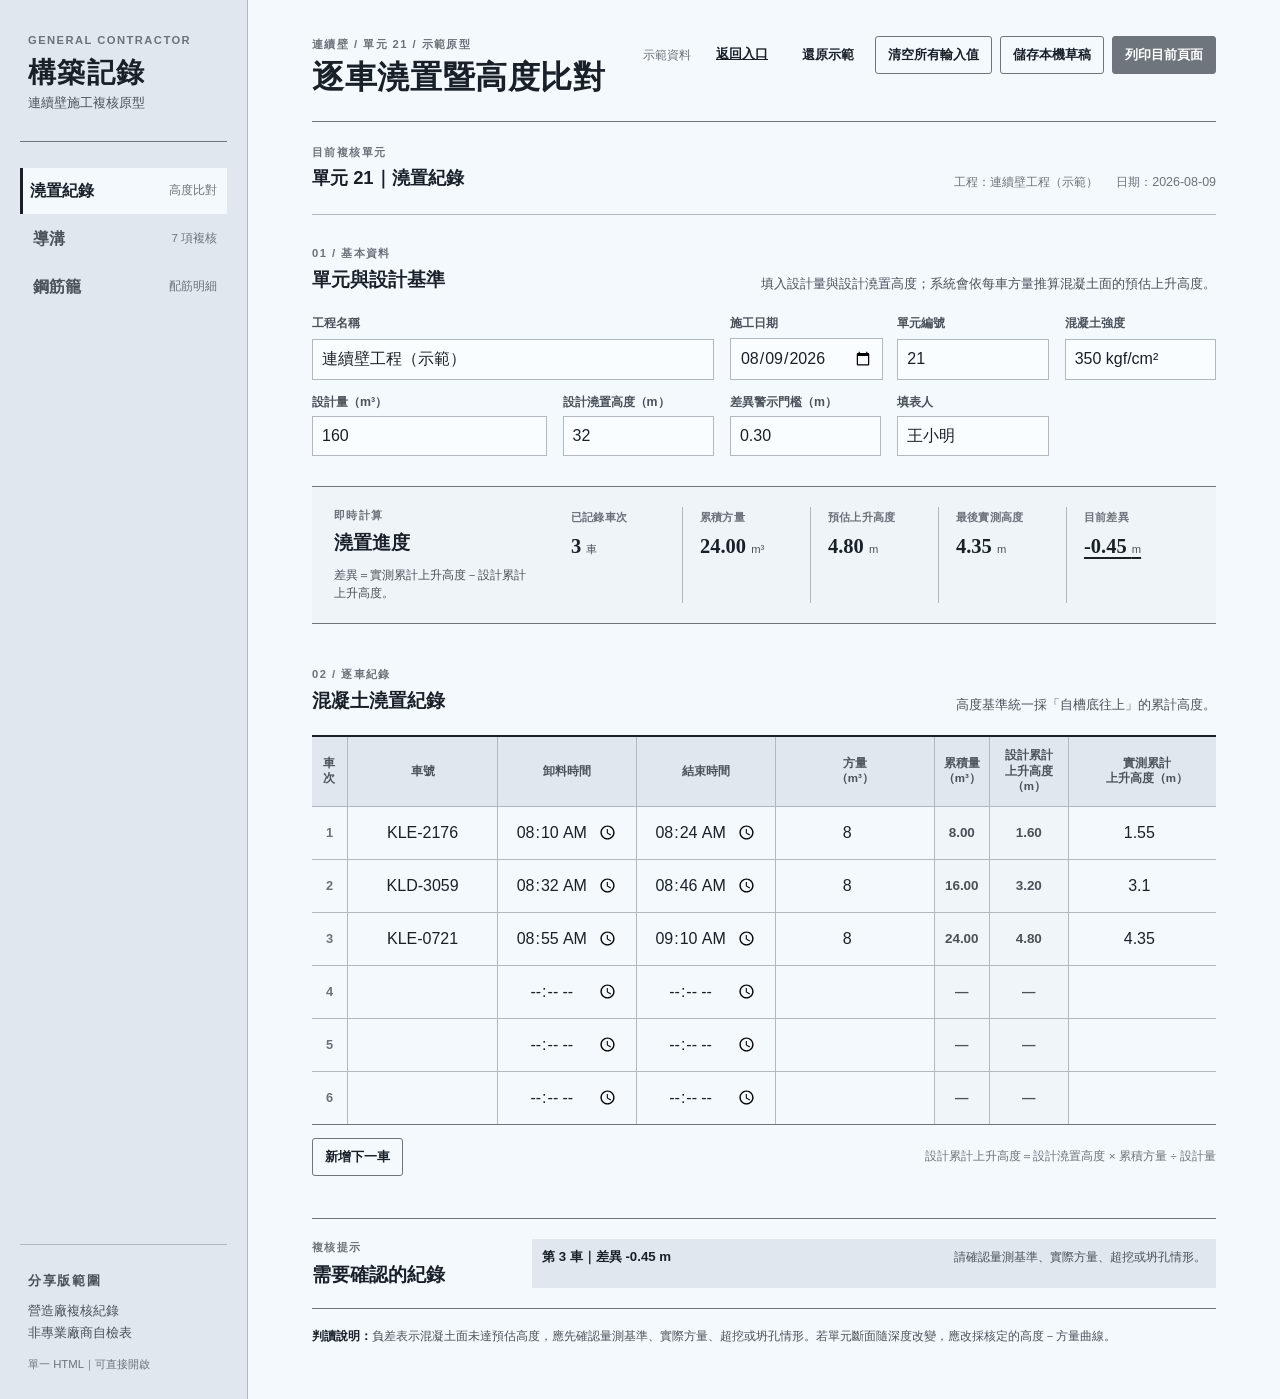
==== checklists.html @ 6b0d80f2 "Create mobile field record workflow" ====
<!doctype html>
<html lang="zh-Hant-TW">
  <head>
    <meta charset="UTF-8" />
    <meta name="viewport" content="width=device-width, initial-scale=1.0" />
    <meta name="description" content="Field record entry prototype" />
    <meta name="robots" content="noindex, nofollow, noarchive" />
    <link rel="icon" href="./icon.svg" type="image/svg+xml" />
    <title>Project Portal Checklists</title>
    <style>
      :root { --paper:oklch(98% .008 248); --surface:oklch(96.4% .009 248); --surface-2:oklch(92.5% .012 248); --line:oklch(78% .012 248); --line-dark:oklch(56% .015 248); --ink:oklch(24% .018 248); --soft:oklch(43% .015 248); --muted:oklch(55% .013 248); --flag:oklch(69% .014 248); --focus:oklch(37% .04 248); font-family:"Noto Sans TC","PingFang TC","Microsoft JhengHei",sans-serif; color:var(--ink); background:var(--paper); }
      *{box-sizing:border-box} html,body{margin:0;min-width:1120px;background:var(--paper)} body{font-size:16px;line-height:1.5} button,input,select,textarea{font:inherit} button{cursor:pointer} button:focus-visible,input:focus-visible,select:focus-visible,textarea:focus-visible{outline:3px solid var(--focus);outline-offset:3px}.skip{position:fixed;top:-60px;left:16px;z-index:8;background:var(--ink);color:var(--paper);padding:8px 12px}.skip:focus{top:16px}
      .shell{display:grid;grid-template-columns:248px minmax(0,1fr);min-height:100vh}.side{display:flex;flex-direction:column;min-height:100vh;padding:32px 20px 24px;background:var(--surface-2);border-right:1px solid var(--line)}.brand{padding:0 8px 28px;border-bottom:1px solid var(--line-dark)}.kicker,.eyebrow{margin:0;color:var(--muted);font-size:.7rem;font-weight:700;letter-spacing:.13em}.brand h1{margin:7px 0 0;font-family:"Noto Serif TC","PMingLiU",serif;font-size:1.75rem;line-height:1.2;letter-spacing:.05em}.brand p:last-child{margin:4px 0 0;color:var(--soft);font-size:.82rem}.nav{display:grid;gap:2px;padding-top:26px}.nav button{display:flex;align-items:center;justify-content:space-between;min-height:46px;border:0;border-left:3px solid transparent;background:transparent;color:var(--soft);padding:0 10px;text-align:left;font-weight:600}.nav button:hover{background:var(--surface)}.nav button[aria-current="page"]{background:var(--paper);border-left-color:var(--ink);color:var(--ink);padding-left:7px}.nav small{color:var(--muted);font-weight:500;font-size:.72rem}.side-note{margin-top:auto;padding:18px 8px 0;border-top:1px solid var(--line)}.side-note p{margin:7px 0;color:var(--soft);font-size:.82rem;line-height:1.7}.side-note span{color:var(--muted);font-size:.71rem}
      main{padding:36px clamp(38px,5vw,84px) 54px}.top{display:flex;align-items:flex-start;justify-content:space-between;gap:24px;padding-bottom:25px;border-bottom:1px solid var(--line-dark)}.top h2{margin:5px 0 0;font-family:"Noto Serif TC","PMingLiU",serif;font-size:2rem;line-height:1.2;letter-spacing:.02em}.actions{display:flex;align-items:center;justify-content:flex-end;flex-wrap:wrap;gap:8px;max-width:600px}.save{color:var(--muted);font-size:.76rem;margin-right:4px}.button{min-height:38px;border:1px solid var(--line-dark);border-radius:3px;background:transparent;color:var(--ink);padding:7px 12px;font-size:.8rem;font-weight:700}.button:hover{background:var(--surface-2)}.button.primary{background:var(--ink);border-color:var(--ink);color:var(--paper)}.button.primary:hover{background:var(--soft);border-color:var(--soft)}.button.subtle{border-color:transparent}
      .context{display:flex;align-items:end;justify-content:space-between;gap:24px;padding:22px 0;border-bottom:1px solid var(--line)}.context-name{margin:3px 0 0;font-size:1.15rem;font-weight:700}.context-meta{display:flex;gap:18px;color:var(--muted);font-size:.78rem}.page[hidden]{display:none}.heading{display:flex;justify-content:space-between;gap:32px;align-items:end;margin-bottom:20px}.heading h3{margin:5px 0 0;font-size:1.16rem}.heading>p{max-width:37rem;margin:0;color:var(--soft);font-size:.84rem}.basic{padding:30px 0}.field-grid{display:grid;grid-template-columns:1.55fr repeat(4,minmax(132px,1fr));gap:13px 16px}.field{display:grid;gap:5px}.field.wide{grid-column:span 2}.field span{font-size:.77rem;font-weight:700;color:var(--soft)}input,select,textarea{width:100%;border:1px solid var(--line);border-radius:0;background:oklch(99.2% .004 248);color:var(--ink)}input,select{min-height:39px;padding:7px 9px}textarea{min-height:74px;padding:8px 9px;resize:vertical}input::placeholder,textarea::placeholder{color:var(--muted);opacity:1}.form-help{margin:11px 0 0;color:var(--muted);font-size:.74rem}
      .status-strip{display:grid;grid-template-columns:196px minmax(0,1fr);gap:24px;padding:20px 22px;background:var(--surface);border-top:1px solid var(--line-dark);border-bottom:1px solid var(--line-dark)}.status-strip h3{margin:5px 0 0;font-size:1.16rem}.status-hint{max-width:19rem;margin:10px 0 0;color:var(--soft);font-size:.72rem;line-height:1.55}.metrics{display:grid;grid-template-columns:repeat(5,minmax(0,1fr));margin:0}.metrics>div{padding:2px 17px;border-left:1px solid var(--line)}.metrics>div:first-child{border-left:0}.metrics dt{color:var(--muted);font-size:.71rem;font-weight:700;letter-spacing:.02em}.metrics dd{margin:5px 0 0;font-family:"Noto Serif TC","PMingLiU",serif;font-size:1.28rem;font-weight:700;font-variant-numeric:tabular-nums;white-space:nowrap}.metrics small{font-family:"Noto Sans TC","PingFang TC",sans-serif;font-size:.7rem;color:var(--soft);font-weight:500}.metric-alert dd{text-decoration:underline;text-decoration-thickness:2px;text-underline-offset:4px}
      .records{padding-top:42px}.table-wrap{overflow:auto;border-top:2px solid var(--ink);border-bottom:1px solid var(--line-dark)}table{width:100%;border-collapse:collapse;font-variant-numeric:tabular-nums}table.pour{min-width:1020px}th{padding:11px 8px;background:var(--surface-2);color:var(--soft);border-right:1px solid var(--line);font-size:.72rem;line-height:1.35;text-align:center}th:last-child,td:last-child{border-right:0}td{height:52px;padding:5px 7px;border-top:1px solid var(--line);border-right:1px solid var(--line);text-align:center;vertical-align:middle}tbody tr:hover{background:oklch(94.5% .008 248)}.row-no{color:var(--muted);font-size:.8rem;font-weight:700}.cell-input{min-height:33px;border-color:transparent;background:transparent;text-align:center}.cell-input:hover,.cell-input:focus{border-color:var(--line);background:var(--paper)}.computed{background:color-mix(in oklch,var(--surface) 78%,var(--paper));color:var(--soft);font-size:.84rem;font-weight:700}.difference{font-weight:700}.difference.flag{background:var(--flag)}.judgement{font-size:.75rem;font-weight:700}.judgement.pending{color:var(--muted);font-weight:500}.judgement.flag{text-decoration:underline;text-underline-offset:3px}.footer-row{display:flex;align-items:center;justify-content:space-between;gap:24px;padding-top:13px}.footer-row p{margin:0;color:var(--muted);font-size:.74rem}.attention{display:grid;grid-template-columns:196px minmax(0,1fr);gap:24px;margin-top:42px;padding:20px 0;border-top:1px solid var(--line-dark);border-bottom:1px solid var(--line-dark)}.attention h3{margin:5px 0 0;font-size:1.16rem}.attention-list{display:grid;gap:8px}.attention-empty{margin:0;color:var(--soft);font-size:.85rem}.attention-item{display:flex;align-items:baseline;justify-content:space-between;gap:20px;padding:8px 10px;background:var(--surface-2);font-size:.83rem}.attention-item span{color:var(--soft);font-size:.77rem}
      .inspection{padding-top:30px}.inspection-table th{text-align:left}.inspection-table th:first-child{width:5%}.inspection-table th:nth-child(2){width:24%}.inspection-table th:nth-child(3){width:26%}.inspection-table th:nth-child(4){width:25%}.inspection-table th:last-child{width:20%}.inspection-table td{text-align:left;height:56px}.inspection-table td:first-child{text-align:center}.inspection-table select{min-height:34px;font-size:.82rem}.inspection-table .actual{min-height:34px;font-size:.82rem}.rebar-table{min-width:1040px}.rebar-table th{text-align:center}.rebar-table th:first-child{width:5%}.rebar-table th:nth-child(2){width:23%;text-align:left}.rebar-table th:nth-child(3),.rebar-table th:nth-child(4),.rebar-table th:nth-child(5),.rebar-table th:nth-child(6){width:15%}.rebar-table th:nth-child(7){width:12%}.rebar-table th:last-child{width:7%}.rebar-table td{text-align:center;height:52px}.rebar-table td:nth-child(2){text-align:left;font-weight:700}.rebar-table select{min-height:34px;font-size:.82rem}.rebar-table .cell-input{font-size:.82rem}.remove-row{min-height:31px;border:0;background:transparent;color:var(--soft);font-size:.76rem;text-decoration:underline;text-underline-offset:3px}.remove-row:hover{color:var(--ink)}.result-bad{background:var(--flag)}.check-summary{display:flex;align-items:center;gap:16px;color:var(--soft);font-size:.82rem}.check-summary strong{font-family:"Noto Serif TC","PMingLiU",serif;color:var(--ink);font-size:1.34rem}.remark{display:grid;grid-template-columns:196px minmax(0,1fr);gap:24px;margin-top:30px;padding-top:20px;border-top:1px solid var(--line)}.remark h3{margin:5px 0 0;font-size:1.16rem}.note{padding-top:18px;color:var(--soft);font-size:.75rem}.note p{margin:0}.note strong{color:var(--ink)}.print-only{display:none}.toast{position:fixed;right:28px;bottom:28px;z-index:5;padding:11px 14px;background:var(--ink);color:var(--paper);font-size:.8rem;opacity:0;transform:translateY(12px);pointer-events:none;transition:opacity 170ms ease-out,transform 170ms ease-out}.toast.show{opacity:1;transform:translateY(0)}
      .button.primary{background:var(--line-dark);border-color:var(--line-dark);color:#fff}.button.primary:hover{background:var(--soft);border-color:var(--soft)}
      @media(max-width:760px){html,body{min-width:320px}.shell{display:block}.side{min-height:auto;padding:18px 16px 12px;border-right:0;border-bottom:1px solid var(--line)}.brand{padding:0 0 14px}.brand h1{font-size:1.45rem}.nav{display:flex;gap:6px;overflow-x:auto;padding-top:12px}.nav button{min-width:112px;min-height:42px;border:1px solid var(--line);padding:0 9px;font-size:.8rem}.nav button[aria-current="page"]{border-left:1px solid var(--line-dark);padding-left:9px}.side-note{display:none}main{padding:22px 16px 42px}.top{display:block}.top h2{font-size:1.55rem}.actions{display:grid;grid-template-columns:1fr 1fr;gap:8px;max-width:none;justify-content:stretch;margin-top:15px}.actions .save{grid-column:span 2;margin:0}.actions .button{width:100%;min-width:0;min-height:42px;white-space:normal}.actions #print-page{grid-column:span 2}.context{display:block;padding:16px 0}.context-meta{flex-wrap:wrap;gap:5px 12px;margin-top:7px}.heading{display:block}.heading>p{margin-top:8px;font-size:.8rem;overflow-wrap:anywhere}.field-grid{grid-template-columns:1fr 1fr;gap:10px}.field.wide{grid-column:span 2}.status-strip{display:block;padding:16px}.metrics{grid-template-columns:repeat(2,minmax(0,1fr));gap:10px 0;margin-top:15px}.metrics>div{padding:2px 10px}.metrics>div:nth-child(odd){border-left:0}.metrics>div:last-child{grid-column:span 2;border-left:0;border-top:1px solid var(--line);padding-top:10px}.records{padding-top:28px}.footer-row{align-items:flex-start;flex-direction:column;gap:9px}.footer-row .button{width:100%}.attention,.remark{display:block;margin-top:28px}.attention-list{margin-top:10px}.attention-item{display:block}.attention-item span{display:block;margin-top:3px}.table-wrap{overflow:auto}.note{line-height:1.65}}
      @media print{@page{size:A4 landscape;margin:10mm}html,body{min-width:0;background:#fff;color:#222;font-size:10pt}.shell{display:block}.side,.no-print,.toast{display:none!important}main{padding:0}.top{padding-bottom:9px}.top h2{font-size:18pt}.context{padding:8px 0}.basic{padding:13px 0}.heading{margin-bottom:9px}.field input{min-height:27px;border:0;border-bottom:1px solid #777;padding:2px 5px}.status-strip{padding:9px}.status-hint{display:none}.records{padding-top:16px}.attention{margin-top:16px;padding:11px 0}.table-wrap{overflow:visible}table.pour,.rebar-table{min-width:0}th{padding:5px;font-size:7.5pt}td{height:30px;padding:2px 4px}.cell-input{min-height:21px;font-size:8pt}.metrics dd{font-size:12pt}.inspection{padding-top:12px}.inspection-table td,.rebar-table td{height:40px}.remark{margin-top:16px;padding-top:12px}.print-only{display:inline}}
    </style>
  </head>
  <body>
    <a class="skip" href="#main-content">跳至主要內容</a>
    <div class="shell">
      <aside class="side" aria-label="頁面導覽">
        <div class="brand"><p class="kicker">GENERAL CONTRACTOR</p><h1>構築記錄</h1><p>連續壁施工複核原型</p></div>
        <nav class="nav" aria-label="施工檢查表">
          <button type="button" data-view="pour" aria-current="page"><span>澆置紀錄</span><small>高度比對</small></button>
          <button type="button" data-view="trench"><span>導溝</span><small>7 項複核</small></button>
          <button type="button" data-view="cage"><span>鋼筋籠</span><small>配筋明細</small></button>
        </nav>
        <div class="side-note"><p class="eyebrow">分享版範圍</p><p>營造廠複核紀錄<br />非專業廠商自檢表</p><span>單一 HTML｜可直接開啟</span></div>
      </aside>

      <main id="main-content">
        <header class="top">
          <div><p class="eyebrow">連續壁 / 單元 21 / 示範原型</p><h2 id="page-title">逐車澆置暨高度比對</h2></div>
          <div class="actions no-print"><span class="save" id="save-status" role="status">示範資料</span><a class="button subtle" href="./">返回入口</a><button class="button subtle" id="restore-demo" type="button">還原示範</button><button class="button" id="clear-all" type="button">清空所有輸入值</button><button class="button" id="save-local" type="button">儲存本機草稿</button><button class="button primary" id="print-page" type="button">列印目前頁面</button></div>
        </header>
        <section class="context"><div><p class="eyebrow">目前複核單元</p><p class="context-name">單元 <span data-general="unit">21</span>｜<span id="context-page">澆置紀錄</span></p></div><div class="context-meta"><span>工程：<span data-general="project">連續壁工程（示範）</span></span><span>日期：<span data-general="date">2026-08-09</span></span><span class="print-only">營造廠施工複核紀錄</span></div></section>

        <section class="page" id="page-pour">
          <section class="basic" aria-labelledby="pour-basic-heading">
            <div class="heading"><div><p class="eyebrow">01 / 基本資料</p><h3 id="pour-basic-heading">單元與設計基準</h3></div><p>填入設計量與設計澆置高度；系統會依每車方量推算混凝土面的預估上升高度。</p></div>
            <div class="field-grid">
              <label class="field wide"><span>工程名稱</span><input data-general-input="project" type="text" value="連續壁工程（示範）" /></label>
              <label class="field"><span>施工日期</span><input data-general-input="date" type="date" value="2026-08-09" /></label>
              <label class="field"><span>單元編號</span><input data-general-input="unit" type="text" value="21" /></label>
              <label class="field"><span>混凝土強度</span><input data-pour-meta="strength" type="text" value="350 kgf/cm²" /></label>
              <label class="field"><span>設計量（m³）</span><input data-pour-meta="designVolume" type="number" min="0" step="0.01" value="160" /></label>
              <label class="field"><span>設計澆置高度（m）</span><input data-pour-meta="designHeight" type="number" min="0" step="0.01" value="32" /></label>
              <label class="field"><span>差異警示門檻（m）</span><input data-pour-meta="threshold" type="number" min="0" step="0.05" value="0.30" /></label>
              <label class="field"><span>填表人</span><input data-general-input="reviewer" type="text" value="王小明" /></label>
            </div>
          </section>
          <section class="status-strip" aria-labelledby="pour-progress-heading"><div><p class="eyebrow">即時計算</p><h3 id="pour-progress-heading">澆置進度</h3><p class="status-hint" id="pour-hint">依下方逐車方量計算。</p></div><dl class="metrics"><div><dt>已記錄車次</dt><dd id="truck-count">0 <small>車</small></dd></div><div><dt>累積方量</dt><dd id="total-volume">0.00 <small>m³</small></dd></div><div><dt>預估上升高度</dt><dd id="expected-height">— <small>m</small></dd></div><div><dt>最後實測高度</dt><dd id="actual-height">— <small>m</small></dd></div><div class="metric-alert" id="difference-metric"><dt>目前差異</dt><dd id="height-difference">— <small>m</small></dd></div></dl></section>
          <section class="records" aria-labelledby="pour-record-heading"><div class="heading"><div><p class="eyebrow">02 / 逐車紀錄</p><h3 id="pour-record-heading">混凝土澆置紀錄</h3></div><p>高度基準統一採「自槽底往上」的累計高度。</p></div><div class="table-wrap"><table class="pour"><thead><tr><th>車次</th><th>車號</th><th>卸料時間</th><th>結束時間</th><th>方量<br />（m³）</th><th>累積量<br />（m³）</th><th>設計累計<br />上升高度（m）</th><th>實測累計<br />上升高度（m）</th><th>差異<br />（m）</th><th>判讀</th></tr></thead><tbody id="pour-rows"></tbody></table></div><div class="footer-row no-print"><button class="button" id="add-truck" type="button">新增下一車</button><p>設計累計上升高度＝設計澆置高度 × 累積方量 ÷ 設計量</p></div></section>
          <section class="attention"><div><p class="eyebrow">複核提示</p><h3>需要確認的紀錄</h3></div><div class="attention-list" id="pour-attention"><p class="attention-empty">尚未出現低於警示門檻的高度差異。</p></div></section>
          <footer class="note"><p><strong>判讀說明：</strong>負差表示混凝土面未達預估高度，應先確認量測基準、實際方量、超挖或坍孔情形。若單元斷面隨深度改變，應改採核定的高度－方量曲線。</p></footer>
        </section>

        <section class="page" id="page-trench" hidden>
          <section class="basic"><div class="heading"><div><p class="eyebrow">01 / 停留點複核</p><h3>導溝施工複核</h3></div><p>營造廠確認的是：施工位置、幾何條件與後續成槽能否安全、正確地開始；細部施作品質由專業廠商自檢。</p></div><div class="field-grid"><label class="field wide"><span>工程名稱</span><input data-general-input="project" type="text" value="連續壁工程（示範）" /></label><label class="field"><span>複核日期</span><input data-check-meta="trench" data-check-field="date" type="date" value="2026-08-09" /></label><label class="field"><span>單元編號</span><input data-general-input="unit" type="text" value="21" /></label><label class="field"><span>施工廠商</span><input data-check-meta="trench" data-check-field="contractor" type="text" value="專業連續壁廠商" /></label><label class="field"><span>營造廠複核人</span><input data-general-input="reviewer" type="text" value="王小明" /></label></div></section>
          <section class="status-strip"><div><p class="eyebrow">複核完成度</p><h3>導溝放行</h3><p class="status-hint">所有項目確認後，才進入成槽作業。</p></div><div class="check-summary"><strong id="trench-summary">0 / 7</strong><span>項已複核為符合<br />不符合項應先留下說明。</span></div></section>
          <section class="inspection" aria-labelledby="trench-heading"><div class="heading"><div><p class="eyebrow">02 / 關鍵確認</p><h3 id="trench-heading">導溝複核項目</h3></div><p>依施工圖與核定施工計畫確認；數值容許差以各案圖說為準。</p></div><div class="table-wrap"><table class="inspection-table"><thead><tr><th>項次</th><th>複核項目</th><th>營造廠確認基準</th><th>現場紀錄／實測</th><th>複核結果</th></tr></thead><tbody id="trench-rows"></tbody></table></div></section>
          <section class="remark"><div><p class="eyebrow">備註</p><h3>複核意見</h3></div><textarea data-check-note="trench" placeholder="如有偏差、待補正事項或照片編號，請記錄在此。">導溝尺寸與中心線已由測量人員複核；施工平台與排水動線可供成槽作業。</textarea></section>
          <footer class="note"><p><strong>資料依據：</strong>本頁以既有連續壁施工自主檢查表中的單元位置、槽幅／深度、施工動線與後續作業條件為基礎，濃縮為營造廠放行前的 7 項複核。</p></footer>
        </section>

        <section class="page" id="page-cage" hidden>
          <section class="basic"><div class="heading"><div><p class="eyebrow">01 / 吊放前複核</p><h3>鋼筋籠配筋與組裝複核</h3></div><p>營造廠應逐項對照核定配筋圖，填入鋼筋號數、支數或間距；「符合」不是預設結論，而是完成實測後的複核結果。</p></div><div class="field-grid"><label class="field wide"><span>工程名稱</span><input data-general-input="project" type="text" value="連續壁工程（示範）" /></label><label class="field"><span>複核日期</span><input data-check-meta="cage" data-check-field="date" type="date" value="2026-08-09" /></label><label class="field"><span>單元編號</span><input data-general-input="unit" type="text" value="21" /></label><label class="field"><span>鋼筋籠編號</span><input data-check-meta="cage" data-check-field="cageNo" type="text" value="C21-01" /></label><label class="field"><span>營造廠複核人</span><input data-general-input="reviewer" type="text" value="王小明" /></label></div></section>
          <section class="status-strip"><div><p class="eyebrow">複核完成度</p><h3>吊放前放行</h3><p class="status-hint">先完成配筋明細，再確認接頭、保護層與吊放安全。</p></div><div class="check-summary"><strong id="cage-rebar-summary">0 / 0</strong><span>配筋明細已複核為符合<br />鋼筋號數與數量可直接輸入。</span></div><div class="check-summary"><strong id="cage-summary">0 / 0</strong><span>組裝及吊放條件符合<br />不符合項應先補正並記錄。</span></div></section>
          <section class="inspection" aria-labelledby="cage-rebar-heading"><div class="heading"><div><p class="eyebrow">02 / 配筋逐項對照</p><h3 id="cage-rebar-heading">鋼筋與定位構件複核明細</h3></div><p>依本單元核定配筋圖填寫，例如：D32、28 支、@200 mm。示範值可直接覆寫，也可新增自訂項目。</p></div><div class="table-wrap"><table class="rebar-table"><thead><tr><th>項次</th><th>位置／用途</th><th>設計<br />鋼筋號數</th><th>設計<br />數量／間距</th><th>實際<br />鋼筋號數</th><th>實際<br />數量／間距</th><th>複核結果</th><th class="no-print">操作</th></tr></thead><tbody id="cage-rebar-rows"></tbody></table></div><div class="footer-row no-print"><button class="button" id="add-rebar" type="button">新增配筋項目</button><p>數量可填「28 支」；間距可填「@200 mm」；不同圖面或設計語法可直接依案填寫。</p></div></section>
          <section class="inspection" aria-labelledby="cage-heading"><div class="heading"><div><p class="eyebrow">03 / 組裝與吊放確認</p><h3 id="cage-heading">鋼筋籠放行條件</h3></div><p>針對接頭、保護層、吊點與接頭構件等，確認鋼筋籠能安全且正確地吊放入槽。</p></div><div class="table-wrap"><table class="inspection-table"><thead><tr><th>項次</th><th>複核項目</th><th>營造廠確認基準</th><th>現場紀錄／實測</th><th>複核結果</th></tr></thead><tbody id="cage-rows"></tbody></table></div></section>
          <section class="remark"><div><p class="eyebrow">備註</p><h3>複核意見</h3></div><textarea data-check-note="cage" placeholder="如有補強、修正或吊放前待確認事項，請記錄在此。">鋼筋籠尺寸、吊點與保護層墊塊已複核；接頭構件及預埋件位置與核定圖說相符。</textarea></section>
          <footer class="note"><p><strong>填表原則：</strong>配筋細項應以核定配筋圖為設計依據，營造廠抽量／量測後自行輸入實際號數、支數或間距；專業廠商仍須另行保存完整的材料、加工與銲接自檢紀錄。</p></footer>
        </section>
      </main>
    </div>
    <div class="toast" id="toast" role="status" aria-live="polite"></div>
    <script>
      const key = "continuous-wall-shareable-prototype-v1";
      const clone = (value) => JSON.parse(JSON.stringify(value));
      const defaultState = {
        view:"pour",
        general:{project:"連續壁工程（示範）",date:"2026-08-09",unit:"21",reviewer:"王小明"},
        pour:{strength:"350 kgf/cm²",designVolume:"160",designHeight:"32",threshold:"0.30",rows:[
          {truck:"KLE-2176",unload:"08:10",finish:"08:24",volume:"8",actual:"1.55"},
          {truck:"KLD-3059",unload:"08:32",finish:"08:46",volume:"8",actual:"3.10"},
          {truck:"KLE-0721",unload:"08:55",finish:"09:10",volume:"8",actual:"4.35"},
          {truck:"",unload:"",finish:"",volume:"",actual:""},{truck:"",unload:"",finish:"",volume:"",actual:""},{truck:"",unload:"",finish:"",volume:"",actual:""}
        ]},
        trench:{date:"2026-08-09",contractor:"專業連續壁廠商",note:"導溝尺寸與中心線已由測量人員複核；施工平台與排水動線可供成槽作業。",checks:[
          {item:"單元位置與中心線",standard:"放樣點位、單元順序與核定圖說相符",actual:"單元 21；中心線已複核",result:"符合"},
          {item:"導溝寬度與淨寬",standard:"依核定施工圖；尺寸容許差依圖說",actual:"設計 0.80 m；實測 0.80 m",result:"符合"},
          {item:"導溝頂高程／深度",standard:"依核定施工圖與測量基準",actual:"GL+0.30 m；已複核",result:"符合"},
          {item:"壁面與底部完整性",standard:"無鬆動、剝落、裂縫；底部無堆積物",actual:"目視正常，已清理",result:"符合"},
          {item:"單元界面與接頭區",standard:"界面位置、接頭區淨空可供後續施工",actual:"界面清楚，無阻礙物",result:"符合"},
          {item:"施工平台與排水",standard:"平台平整、排水與運輸動線無阻",actual:"排水溝暢通；動線可用",result:"符合"},
          {item:"成槽前放行條件",standard:"測量複核、現場條件及廠商自檢紀錄齊備",actual:"自檢紀錄已提供",result:"符合"}
        ]},
        cage:{date:"2026-08-09",cageNo:"C21-01",note:"鋼筋籠尺寸、吊點與保護層墊塊已複核；接頭構件及預埋件位置與核定圖說相符。",rebars:[
          {part:"A 面縱向主筋",designNo:"D32",designQty:"28 支",actualNo:"D32",actualQty:"28 支",result:"符合"},
          {part:"B 面縱向主筋",designNo:"D32",designQty:"28 支",actualNo:"D32",actualQty:"28 支",result:"符合"},
          {part:"A 面水平分布筋",designNo:"D16",designQty:"@200 mm",actualNo:"D16",actualQty:"@200 mm",result:"符合"},
          {part:"B 面水平分布筋",designNo:"D16",designQty:"@200 mm",actualNo:"D16",actualQty:"@200 mm",result:"符合"},
          {part:"垂直補強筋",designNo:"D19",designQty:"4 道",actualNo:"D19",actualQty:"4 道",result:"符合"},
          {part:"桁架筋／剛性補強",designNo:"D22",designQty:"6 組",actualNo:"D22",actualQty:"6 組",result:"符合"},
          {part:"吊筋／吊環",designNo:"D25",designQty:"4 組",actualNo:"D25",actualQty:"4 組",result:"符合"},
          {part:"接頭區補強筋",designNo:"D19",designQty:"2 組",actualNo:"D19",actualQty:"2 組",result:"符合"},
          {part:"保護層定位筋／墊塊",designNo:"依圖說",designQty:"@1,500 mm",actualNo:"依圖說",actualQty:"@1,500 mm",result:"符合"}
        ],checks:[
          {item:"籠號與單元對應",standard:"籠號、單元號與核定配筋圖一致",actual:"C21-01／單元 21",result:"符合"},
          {item:"籠體幾何尺寸",standard:"長度、寬度、厚度與圖說相符",actual:"長 32.0 m；厚 0.80 m",result:"符合"},
          {item:"接頭、搭接與焊接",standard:"搭接／續接器／銲接位置及長度符合圖說與規範",actual:"抽查 2 處；紀錄齊備",result:"符合"},
          {item:"保護層墊塊與固定",standard:"位置、數量與固定方式可確保保護層",actual:"墊塊配置完整，無鬆脫",result:"符合"},
          {item:"吊點、吊具及臨時補強",standard:"吊點、吊筋、桁架及補強可安全吊放",actual:"吊點 4 處；無變形",result:"符合"},
          {item:"接頭構件／預埋件",standard:"止水、接頭鋼板及預埋件位置依圖說",actual:"已對圖複核",result:"符合"},
          {item:"外觀與吊放前狀態",standard:"無顯著變形、鬆脫、污染或妨礙吊放之雜物",actual:"目視正常，可吊放",result:"符合"}
        ]}
      };
      function emptyState(){const blankChecks=checks=>checks.map(check=>({...check,actual:"",result:"待確認"}));const blankRebars=rebars=>rebars.map(rebar=>({...rebar,designNo:"",designQty:"",actualNo:"",actualQty:"",result:"待確認"}));return {view:"pour",general:{project:"",date:"",unit:"",reviewer:""},pour:{strength:"",designVolume:"",designHeight:"",threshold:"",rows:defaultState.pour.rows.map(()=>({truck:"",unload:"",finish:"",volume:"",actual:""}))},trench:{date:"",contractor:"",note:"",checks:blankChecks(defaultState.trench.checks)},cage:{date:"",cageNo:"",note:"",rebars:blankRebars(defaultState.cage.rebars),checks:blankChecks(defaultState.cage.checks)}}}
      function load(){const fallback=clone(defaultState);try{const saved=JSON.parse(localStorage.getItem(key));if(saved?.general&&saved?.pour&&saved?.trench&&saved?.cage)return {...fallback,...saved,general:{...fallback.general,...saved.general},pour:{...fallback.pour,...saved.pour},trench:{...fallback.trench,...saved.trench,checks:Array.isArray(saved.trench.checks)?saved.trench.checks:fallback.trench.checks},cage:{...fallback.cage,...saved.cage,rebars:Array.isArray(saved.cage.rebars)?saved.cage.rebars:fallback.cage.rebars,checks:Array.isArray(saved.cage.checks)?saved.cage.checks:fallback.cage.checks}}}catch(e){}return fallback}
      let state=load(),toastTimer;
      const $=(selector)=>document.querySelector(selector),num=(value)=>{const result=parseFloat(value);return Number.isFinite(result)?result:null},fixed=(value)=>Number.isFinite(value)?value.toFixed(2):"—";
      const pageTitles={pour:"逐車澆置暨高度比對",trench:"導溝施工複核",cage:"鋼筋籠吊放前複核"};const pageContext={pour:"澆置紀錄",trench:"導溝",cage:"鋼筋籠"};
      function toast(message){const node=$("#toast");node.textContent=message;node.classList.add("show");clearTimeout(toastTimer);toastTimer=setTimeout(()=>node.classList.remove("show"),2500)}
      function save(){try{localStorage.setItem(key,JSON.stringify(state));$("#save-status").textContent="草稿已儲存於此瀏覽器";toast("草稿已儲存於此瀏覽器")}catch(e){toast("目前無法儲存草稿，請確認瀏覽器設定")}}
      function mark(){$("#save-status").textContent="尚有未儲存變更"}
      function input(value,attrs=""){return `<input class="cell-input" ${attrs} value="${String(value??"").replaceAll('"','&quot;')}" />`}
      function calculatedRows(){let cumulative=0;const volume=num(state.pour.designVolume),height=num(state.pour.designHeight);return state.pour.rows.map((row,index)=>{const poured=num(row.volume);if(poured!==null&&poured>=0)cumulative+=poured;const expected=poured!==null&&volume&&height?height*cumulative/volume:null;const actual=num(row.actual);const difference=expected!==null&&actual!==null?actual-expected:null;return {...row,index,poured,cumulative:poured!==null?cumulative:null,expected,actual,difference}})}
      function judgement(row){if(row.actual===null||row.expected===null)return ["待量測","pending"];if(row.difference<-(num(state.pour.threshold)??.3))return ["請確認","flag"];if(row.difference<0)return ["略低於預估",""];return ["合理區間",""]}
      function renderPour(){const rows=calculatedRows(),threshold=num(state.pour.threshold)??.3;$("#pour-rows").innerHTML=rows.map(row=>{const [label,klass]=judgement(row);return `<tr><td class="row-no">${row.index+1}</td><td>${input(row.truck,`data-pour-row="${row.index}" data-pour-field="truck" aria-label="第 ${row.index+1} 車車號" type="text"`)}</td><td>${input(row.unload,`data-pour-row="${row.index}" data-pour-field="unload" aria-label="第 ${row.index+1} 車卸料時間" type="time"`)}</td><td>${input(row.finish,`data-pour-row="${row.index}" data-pour-field="finish" aria-label="第 ${row.index+1} 車結束時間" type="time"`)}</td><td>${input(row.volume,`data-pour-row="${row.index}" data-pour-field="volume" aria-label="第 ${row.index+1} 車方量" type="number" min="0" step="0.01"`)}</td><td class="computed">${fixed(row.cumulative)}</td><td class="computed">${fixed(row.expected)}</td><td>${input(row.actual,`data-pour-row="${row.index}" data-pour-field="actual" aria-label="第 ${row.index+1} 車實測累計上升高度" type="number" min="0" step="0.01"`)}</td><td class="difference ${row.difference!==null&&row.difference<-threshold?"flag":""}">${fixed(row.difference)}</td><td class="judgement ${klass}">${label}</td></tr>`}).join("");const filled=rows.filter(row=>row.poured!==null),last=filled.at(-1),measured=[...rows].reverse().find(row=>row.actual!==null);$("#truck-count").innerHTML=`${filled.length} <small>車</small>`;$("#total-volume").innerHTML=`${fixed(last?.cumulative??0)} <small>m³</small>`;$("#expected-height").innerHTML=`${last?.expected!==null&&last?.expected!==undefined?fixed(last.expected):"—"} <small>m</small>`;$("#actual-height").innerHTML=`${measured?fixed(measured.actual):"—"} <small>m</small>`;$("#height-difference").innerHTML=`${measured?.difference!==null&&measured?.difference!==undefined?fixed(measured.difference):"—"} <small>m</small>`;$("#difference-metric").classList.toggle("metric-alert",Boolean(measured&&measured.difference<-threshold));const hint=$("#pour-hint");hint.textContent=!filled.length?"請在下方逐車表輸入「方量（m³）」以開始計算。":!num(state.pour.designVolume)||!num(state.pour.designHeight)?"已讀取逐車方量；請補填設計量與設計澆置高度。":!measured?"已計算預估高度；請輸入實測累計上升高度。":"差異＝實測累計上升高度－設計累計上升高度。";const alerts=rows.filter(row=>row.difference!==null&&row.difference<-threshold);$("#pour-attention").innerHTML=alerts.length?alerts.map(row=>`<div class="attention-item"><strong>第 ${row.index+1} 車｜差異 ${fixed(row.difference)} m</strong><span>請確認量測基準、實際方量、超挖或坍孔情形。</span></div>`).join(""):'<p class="attention-empty">尚未出現低於警示門檻的高度差異。</p>'}
      function resultOptions(value){return ["符合","待確認","不符合","不適用"].map(option=>`<option ${option===value?"selected":""}>${option}</option>`).join("")}
      function renderRebars(){const rebars=state.cage.rebars;$("#cage-rebar-rows").innerHTML=rebars.map((rebar,index)=>`<tr><td class="row-no">${index+1}</td><td>${input(rebar.part,`data-rebar="${index}" data-rebar-field="part" aria-label="第 ${index+1} 項位置或用途" type="text"`)}</td><td>${input(rebar.designNo,`data-rebar="${index}" data-rebar-field="designNo" aria-label="${rebar.part}設計鋼筋號數" type="text"`)}</td><td>${input(rebar.designQty,`data-rebar="${index}" data-rebar-field="designQty" aria-label="${rebar.part}設計數量或間距" type="text"`)}</td><td>${input(rebar.actualNo,`data-rebar="${index}" data-rebar-field="actualNo" aria-label="${rebar.part}實際鋼筋號數" type="text"`)}</td><td>${input(rebar.actualQty,`data-rebar="${index}" data-rebar-field="actualQty" aria-label="${rebar.part}實際數量或間距" type="text"`)}</td><td><select data-rebar="${index}" data-rebar-field="result" aria-label="${rebar.part}複核結果">${resultOptions(rebar.result)}</select></td><td class="no-print"><button class="remove-row" type="button" data-remove-rebar="${index}" aria-label="刪除${rebar.part}">刪除</button></td></tr>`).join("");renderRebarSummary()}
      function renderRebarSummary(){const rebars=state.cage.rebars,confirmed=rebars.filter(rebar=>rebar.result==="符合").length;$("#cage-rebar-summary").textContent=`${confirmed} / ${rebars.length}`}
      function renderChecks(type){const checks=state[type].checks;document.querySelector(`#${type}-rows`).innerHTML=checks.map((check,index)=>`<tr><td class="row-no">${index+1}</td><td><strong>${check.item}</strong></td><td>${check.standard}</td><td>${input(check.actual,`class="actual" data-check="${type}" data-check-index="${index}" data-check-field="actual" aria-label="${check.item}現場紀錄" type="text"`)}</td><td><select data-check="${type}" data-check-index="${index}" data-check-field="result" aria-label="${check.item}複核結果">${resultOptions(check.result)}</select></td></tr>`).join("");const confirmed=checks.filter(check=>check.result==="符合").length;document.querySelector(`#${type}-summary`).textContent=`${confirmed} / ${checks.length}`}
      function updateGeneral(){document.querySelectorAll("[data-general]").forEach(node=>node.textContent=state.general[node.dataset.general]||"—");document.querySelectorAll("[data-general-input]").forEach(node=>{const field=node.dataset.generalInput;if(node.value!==state.general[field])node.value=state.general[field]||""})}
      function updateMeta(){document.querySelectorAll("[data-pour-meta]").forEach(node=>{if(node.value!==state.pour[node.dataset.pourMeta])node.value=state.pour[node.dataset.pourMeta]||""});document.querySelectorAll("[data-check-meta]").forEach(node=>{const type=node.dataset.checkMeta;const field=node.dataset.checkField; if(field&&state[type][field]!==undefined&&node.value!==state[type][field])node.value=state[type][field]})}
      function showPage(view){state.view=view;document.querySelectorAll(".page").forEach(page=>page.hidden=page.id!==`page-${view}`);document.querySelectorAll(".nav button").forEach(button=>button.toggleAttribute("aria-current",button.dataset.view===view));$("#page-title").textContent=pageTitles[view];$("#context-page").textContent=pageContext[view];renderAll()}
      function renderAll(){updateGeneral();renderPour();renderChecks("trench");renderRebars();renderChecks("cage");document.querySelectorAll("[data-check-note]").forEach(node=>{const type=node.dataset.checkNote;if(node.value!==state[type].note)node.value=state[type].note})}
      function setCheckMeta(node){const type=node.dataset.checkMeta;const field=node.dataset.checkField;if(field&&state[type][field]!==undefined)state[type][field]=node.value}
      document.addEventListener("input",event=>{const node=event.target;if(node.dataset.generalInput){state.general[node.dataset.generalInput]=node.value;updateGeneral();mark()}else if(node.dataset.pourMeta){state.pour[node.dataset.pourMeta]=node.value;renderPour();mark()}else if(node.dataset.pourRow!==undefined){state.pour.rows[Number(node.dataset.pourRow)][node.dataset.pourField]=node.value;renderPour();mark()}else if(node.dataset.rebar!==undefined){const rebar=state.cage.rebars[Number(node.dataset.rebar)];rebar[node.dataset.rebarField]=node.value;renderRebarSummary();mark()}else if(node.dataset.check){const check=state[node.dataset.check].checks[Number(node.dataset.checkIndex)];check[node.dataset.checkField]=node.value;mark()}else if(node.dataset.checkNote){state[node.dataset.checkNote].note=node.value;mark()}else if(node.dataset.checkMeta){setCheckMeta(node);mark()}});
      document.addEventListener("change",event=>{const node=event.target;if(node.dataset.generalInput){state.general[node.dataset.generalInput]=node.value;updateGeneral();mark()}else if(node.dataset.pourMeta){state.pour[node.dataset.pourMeta]=node.value;renderPour();mark()}else if(node.dataset.pourRow!==undefined){state.pour.rows[Number(node.dataset.pourRow)][node.dataset.pourField]=node.value;renderPour();mark()}else if(node.dataset.rebar!==undefined){const rebar=state.cage.rebars[Number(node.dataset.rebar)];rebar[node.dataset.rebarField]=node.value;if(node.dataset.rebarField==="result")renderRebars();else renderRebarSummary();mark()}else if(node.dataset.check){const check=state[node.dataset.check].checks[Number(node.dataset.checkIndex)];check[node.dataset.checkField]=node.value;if(node.dataset.checkField==="result")renderChecks(node.dataset.check);mark()}else if(node.dataset.checkMeta){setCheckMeta(node);mark()}});
      document.addEventListener("click",event=>{const remove=event.target.closest("[data-remove-rebar]");if(!remove)return;state.cage.rebars.splice(Number(remove.dataset.removeRebar),1);renderRebars();mark()});
      document.querySelectorAll(".nav button").forEach(button=>button.addEventListener("click",()=>showPage(button.dataset.view)));$("#save-local").addEventListener("click",save);$("#print-page").addEventListener("click",()=>window.print());$("#restore-demo").addEventListener("click",()=>{state=clone(defaultState);showPage(state.view);$("#save-status").textContent="已還原示範資料";toast("已還原示範資料")});$("#clear-all").addEventListener("click",()=>{if(!window.confirm("確定清空目前所有輸入值嗎？示範資料將被移除。"))return;state=emptyState();save();showPage("pour");$("#save-status").textContent="已清空所有輸入值";toast("已清空所有輸入值")});$("#add-truck").addEventListener("click",()=>{state.pour.rows.push({truck:"",unload:"",finish:"",volume:"",actual:""});renderPour();mark();document.querySelector("#pour-rows tr:last-child input").focus()});$("#add-rebar").addEventListener("click",()=>{state.cage.rebars.push({part:"自訂配筋項目",designNo:"",designQty:"",actualNo:"",actualQty:"",result:"待確認"});renderRebars();mark();document.querySelector("#cage-rebar-rows tr:last-child input").focus()});showPage(state.view);
    </script>
  </body>
</html>
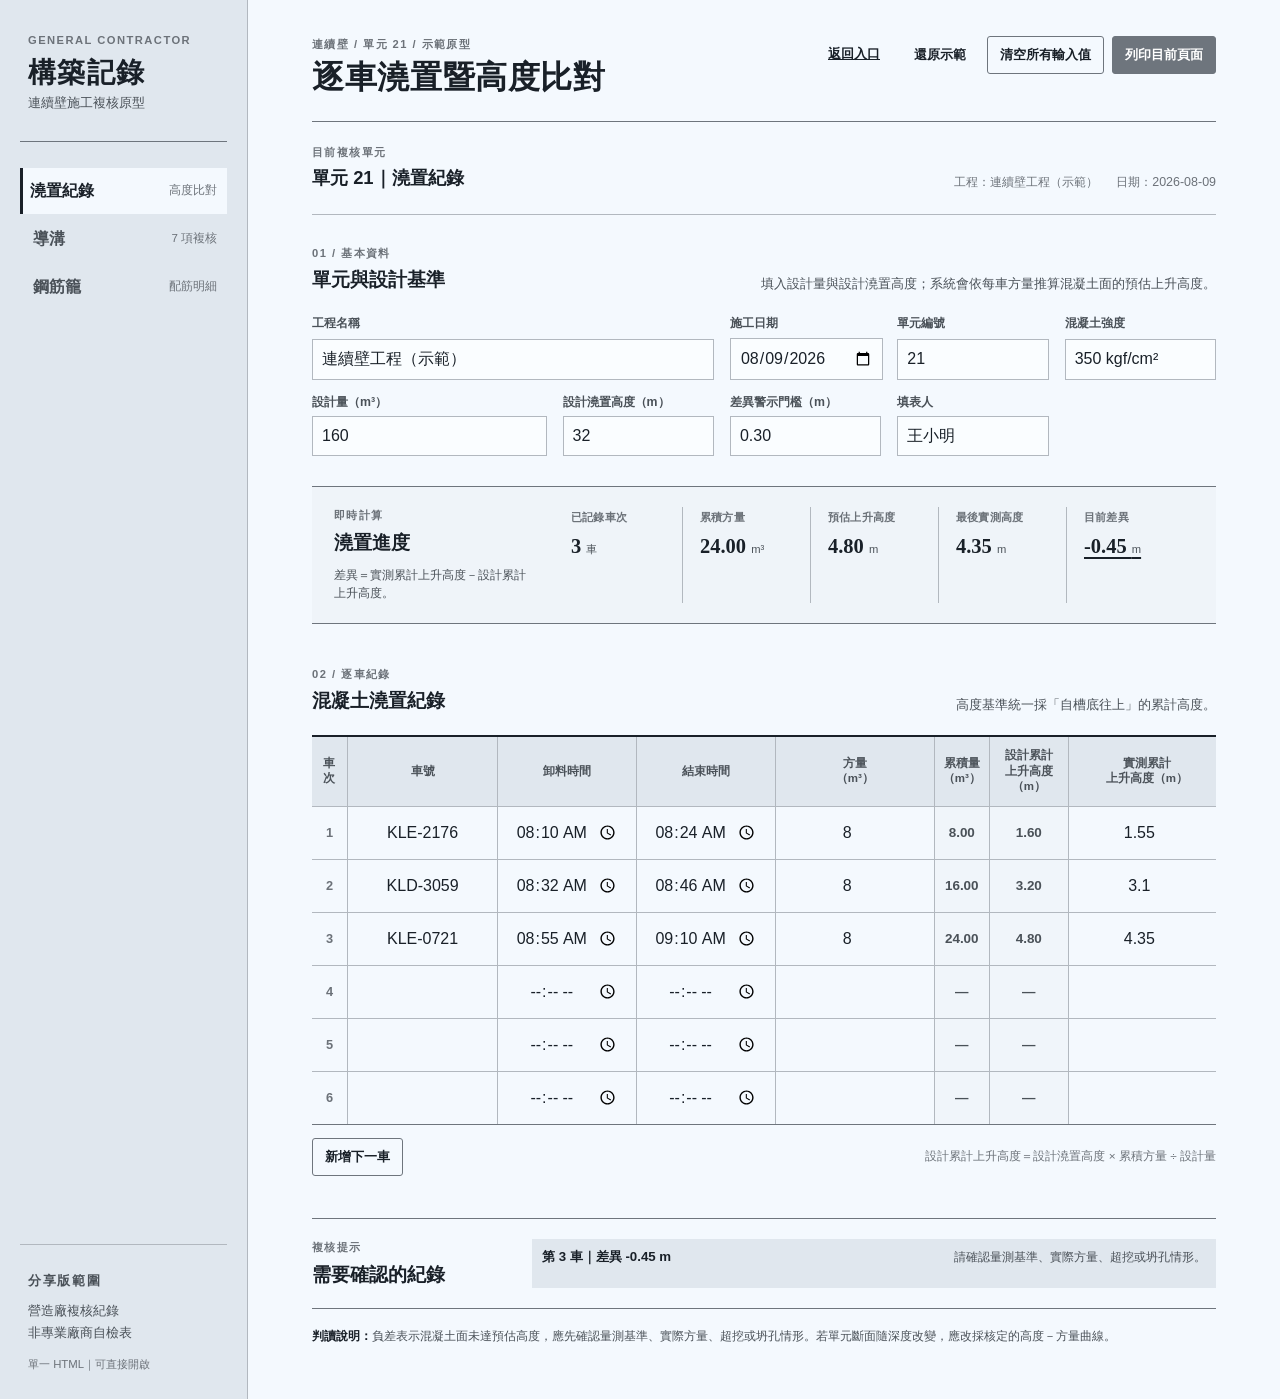
==== commit e4fcb9c3: "Refine mobile record workflow" ====
--- a/checklists.html
+++ b/checklists.html
@@ -37,7 +37,7 @@
       <main id="main-content">
         <header class="top">
           <div><p class="eyebrow">連續壁 / 單元 21 / 示範原型</p><h2 id="page-title">逐車澆置暨高度比對</h2></div>
-          <div class="actions no-print"><span class="save" id="save-status" role="status">示範資料</span><a class="button subtle" href="./">返回入口</a><button class="button subtle" id="restore-demo" type="button">還原示範</button><button class="button" id="clear-all" type="button">清空所有輸入值</button><button class="button" id="save-local" type="button">儲存本機草稿</button><button class="button primary" id="print-page" type="button">列印目前頁面</button></div>
+          <div class="actions no-print"><a class="button subtle" href="./">返回入口</a><button class="button subtle" id="restore-demo" type="button">還原示範</button><button class="button" id="clear-all" type="button">清空所有輸入值</button><button class="button primary" id="print-page" type="button">列印目前頁面</button></div>
         </header>
         <section class="context"><div><p class="eyebrow">目前複核單元</p><p class="context-name">單元 <span data-general="unit">21</span>｜<span id="context-page">澆置紀錄</span></p></div><div class="context-meta"><span>工程：<span data-general="project">連續壁工程（示範）</span></span><span>日期：<span data-general="date">2026-08-09</span></span><span class="print-only">營造廠施工複核紀錄</span></div></section>
 
@@ -81,7 +81,6 @@
     </div>
     <div class="toast" id="toast" role="status" aria-live="polite"></div>
     <script>
-      const key = "continuous-wall-shareable-prototype-v1";
       const clone = (value) => JSON.parse(JSON.stringify(value));
       const defaultState = {
         view:"pour",
@@ -122,13 +121,12 @@
         ]}
       };
       function emptyState(){const blankChecks=checks=>checks.map(check=>({...check,actual:"",result:"待確認"}));const blankRebars=rebars=>rebars.map(rebar=>({...rebar,designNo:"",designQty:"",actualNo:"",actualQty:"",result:"待確認"}));return {view:"pour",general:{project:"",date:"",unit:"",reviewer:""},pour:{strength:"",designVolume:"",designHeight:"",threshold:"",rows:defaultState.pour.rows.map(()=>({truck:"",unload:"",finish:"",volume:"",actual:""}))},trench:{date:"",contractor:"",note:"",checks:blankChecks(defaultState.trench.checks)},cage:{date:"",cageNo:"",note:"",rebars:blankRebars(defaultState.cage.rebars),checks:blankChecks(defaultState.cage.checks)}}}
-      function load(){const fallback=clone(defaultState);try{const saved=JSON.parse(localStorage.getItem(key));if(saved?.general&&saved?.pour&&saved?.trench&&saved?.cage)return {...fallback,...saved,general:{...fallback.general,...saved.general},pour:{...fallback.pour,...saved.pour},trench:{...fallback.trench,...saved.trench,checks:Array.isArray(saved.trench.checks)?saved.trench.checks:fallback.trench.checks},cage:{...fallback.cage,...saved.cage,rebars:Array.isArray(saved.cage.rebars)?saved.cage.rebars:fallback.cage.rebars,checks:Array.isArray(saved.cage.checks)?saved.cage.checks:fallback.cage.checks}}}catch(e){}return fallback}
+      function load(){return clone(defaultState)}
       let state=load(),toastTimer;
       const $=(selector)=>document.querySelector(selector),num=(value)=>{const result=parseFloat(value);return Number.isFinite(result)?result:null},fixed=(value)=>Number.isFinite(value)?value.toFixed(2):"—";
       const pageTitles={pour:"逐車澆置暨高度比對",trench:"導溝施工複核",cage:"鋼筋籠吊放前複核"};const pageContext={pour:"澆置紀錄",trench:"導溝",cage:"鋼筋籠"};
       function toast(message){const node=$("#toast");node.textContent=message;node.classList.add("show");clearTimeout(toastTimer);toastTimer=setTimeout(()=>node.classList.remove("show"),2500)}
-      function save(){try{localStorage.setItem(key,JSON.stringify(state));$("#save-status").textContent="草稿已儲存於此瀏覽器";toast("草稿已儲存於此瀏覽器")}catch(e){toast("目前無法儲存草稿，請確認瀏覽器設定")}}
-      function mark(){$("#save-status").textContent="尚有未儲存變更"}
+      function mark(){}
       function input(value,attrs=""){return `<input class="cell-input" ${attrs} value="${String(value??"").replaceAll('"','&quot;')}" />`}
       function calculatedRows(){let cumulative=0;const volume=num(state.pour.designVolume),height=num(state.pour.designHeight);return state.pour.rows.map((row,index)=>{const poured=num(row.volume);if(poured!==null&&poured>=0)cumulative+=poured;const expected=poured!==null&&volume&&height?height*cumulative/volume:null;const actual=num(row.actual);const difference=expected!==null&&actual!==null?actual-expected:null;return {...row,index,poured,cumulative:poured!==null?cumulative:null,expected,actual,difference}})}
       function judgement(row){if(row.actual===null||row.expected===null)return ["待量測","pending"];if(row.difference<-(num(state.pour.threshold)??.3))return ["請確認","flag"];if(row.difference<0)return ["略低於預估",""];return ["合理區間",""]}
@@ -145,7 +143,7 @@
       document.addEventListener("input",event=>{const node=event.target;if(node.dataset.generalInput){state.general[node.dataset.generalInput]=node.value;updateGeneral();mark()}else if(node.dataset.pourMeta){state.pour[node.dataset.pourMeta]=node.value;renderPour();mark()}else if(node.dataset.pourRow!==undefined){state.pour.rows[Number(node.dataset.pourRow)][node.dataset.pourField]=node.value;renderPour();mark()}else if(node.dataset.rebar!==undefined){const rebar=state.cage.rebars[Number(node.dataset.rebar)];rebar[node.dataset.rebarField]=node.value;renderRebarSummary();mark()}else if(node.dataset.check){const check=state[node.dataset.check].checks[Number(node.dataset.checkIndex)];check[node.dataset.checkField]=node.value;mark()}else if(node.dataset.checkNote){state[node.dataset.checkNote].note=node.value;mark()}else if(node.dataset.checkMeta){setCheckMeta(node);mark()}});
       document.addEventListener("change",event=>{const node=event.target;if(node.dataset.generalInput){state.general[node.dataset.generalInput]=node.value;updateGeneral();mark()}else if(node.dataset.pourMeta){state.pour[node.dataset.pourMeta]=node.value;renderPour();mark()}else if(node.dataset.pourRow!==undefined){state.pour.rows[Number(node.dataset.pourRow)][node.dataset.pourField]=node.value;renderPour();mark()}else if(node.dataset.rebar!==undefined){const rebar=state.cage.rebars[Number(node.dataset.rebar)];rebar[node.dataset.rebarField]=node.value;if(node.dataset.rebarField==="result")renderRebars();else renderRebarSummary();mark()}else if(node.dataset.check){const check=state[node.dataset.check].checks[Number(node.dataset.checkIndex)];check[node.dataset.checkField]=node.value;if(node.dataset.checkField==="result")renderChecks(node.dataset.check);mark()}else if(node.dataset.checkMeta){setCheckMeta(node);mark()}});
       document.addEventListener("click",event=>{const remove=event.target.closest("[data-remove-rebar]");if(!remove)return;state.cage.rebars.splice(Number(remove.dataset.removeRebar),1);renderRebars();mark()});
-      document.querySelectorAll(".nav button").forEach(button=>button.addEventListener("click",()=>showPage(button.dataset.view)));$("#save-local").addEventListener("click",save);$("#print-page").addEventListener("click",()=>window.print());$("#restore-demo").addEventListener("click",()=>{state=clone(defaultState);showPage(state.view);$("#save-status").textContent="已還原示範資料";toast("已還原示範資料")});$("#clear-all").addEventListener("click",()=>{if(!window.confirm("確定清空目前所有輸入值嗎？示範資料將被移除。"))return;state=emptyState();save();showPage("pour");$("#save-status").textContent="已清空所有輸入值";toast("已清空所有輸入值")});$("#add-truck").addEventListener("click",()=>{state.pour.rows.push({truck:"",unload:"",finish:"",volume:"",actual:""});renderPour();mark();document.querySelector("#pour-rows tr:last-child input").focus()});$("#add-rebar").addEventListener("click",()=>{state.cage.rebars.push({part:"自訂配筋項目",designNo:"",designQty:"",actualNo:"",actualQty:"",result:"待確認"});renderRebars();mark();document.querySelector("#cage-rebar-rows tr:last-child input").focus()});showPage(state.view);
+      document.querySelectorAll(".nav button").forEach(button=>button.addEventListener("click",()=>showPage(button.dataset.view)));$("#print-page").addEventListener("click",()=>window.print());$("#restore-demo").addEventListener("click",()=>{state=clone(defaultState);showPage(state.view);toast("已還原示範資料")});$("#clear-all").addEventListener("click",()=>{if(!window.confirm("確定清空目前所有輸入值嗎？示範資料將被移除。"))return;state=emptyState();showPage("pour");toast("已清空所有輸入值")});$("#add-truck").addEventListener("click",()=>{state.pour.rows.push({truck:"",unload:"",finish:"",volume:"",actual:""});renderPour();mark();document.querySelector("#pour-rows tr:last-child input").focus()});$("#add-rebar").addEventListener("click",()=>{state.cage.rebars.push({part:"自訂配筋項目",designNo:"",designQty:"",actualNo:"",actualQty:"",result:"待確認"});renderRebars();mark();document.querySelector("#cage-rebar-rows tr:last-child input").focus()});showPage(state.view);
     </script>
   </body>
 </html>
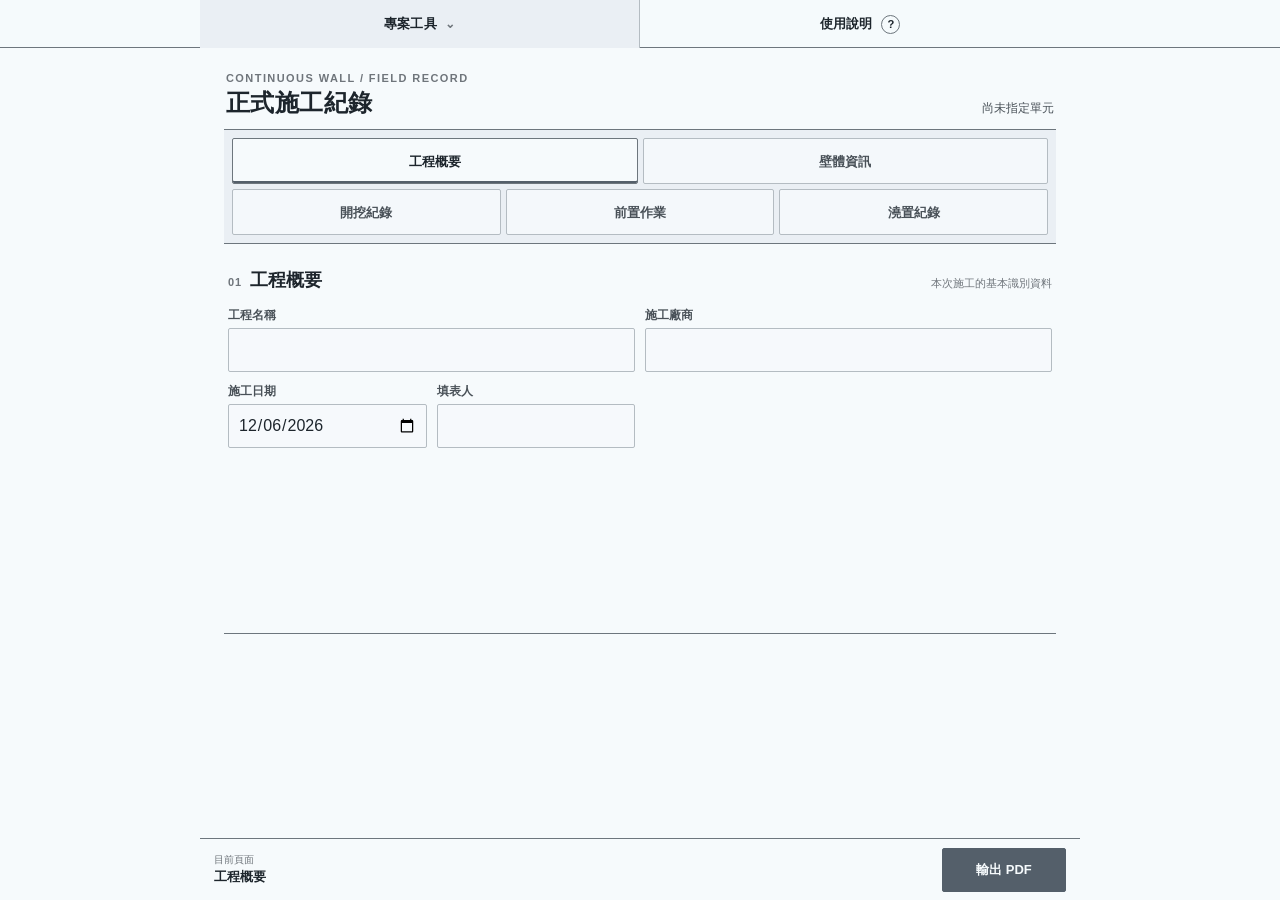
==== commit d7069657: "Integrate field review forms" ====
--- a/checklists.html
+++ b/checklists.html
@@ -2,148 +2,12 @@
 <html lang="zh-Hant-TW">
   <head>
     <meta charset="UTF-8" />
-    <meta name="viewport" content="width=device-width, initial-scale=1.0" />
-    <meta name="description" content="Field record entry prototype" />
-    <meta name="robots" content="noindex, nofollow, noarchive" />
-    <link rel="icon" href="./icon.svg" type="image/svg+xml" />
-    <title>Project Portal Checklists</title>
-    <style>
-      :root { --paper:oklch(98% .008 248); --surface:oklch(96.4% .009 248); --surface-2:oklch(92.5% .012 248); --line:oklch(78% .012 248); --line-dark:oklch(56% .015 248); --ink:oklch(24% .018 248); --soft:oklch(43% .015 248); --muted:oklch(55% .013 248); --flag:oklch(69% .014 248); --focus:oklch(37% .04 248); font-family:"Noto Sans TC","PingFang TC","Microsoft JhengHei",sans-serif; color:var(--ink); background:var(--paper); }
-      *{box-sizing:border-box} html,body{margin:0;min-width:1120px;background:var(--paper)} body{font-size:16px;line-height:1.5} button,input,select,textarea{font:inherit} button{cursor:pointer} button:focus-visible,input:focus-visible,select:focus-visible,textarea:focus-visible{outline:3px solid var(--focus);outline-offset:3px}.skip{position:fixed;top:-60px;left:16px;z-index:8;background:var(--ink);color:var(--paper);padding:8px 12px}.skip:focus{top:16px}
-      .shell{display:grid;grid-template-columns:248px minmax(0,1fr);min-height:100vh}.side{display:flex;flex-direction:column;min-height:100vh;padding:32px 20px 24px;background:var(--surface-2);border-right:1px solid var(--line)}.brand{padding:0 8px 28px;border-bottom:1px solid var(--line-dark)}.kicker,.eyebrow{margin:0;color:var(--muted);font-size:.7rem;font-weight:700;letter-spacing:.13em}.brand h1{margin:7px 0 0;font-family:"Noto Serif TC","PMingLiU",serif;font-size:1.75rem;line-height:1.2;letter-spacing:.05em}.brand p:last-child{margin:4px 0 0;color:var(--soft);font-size:.82rem}.nav{display:grid;gap:2px;padding-top:26px}.nav button{display:flex;align-items:center;justify-content:space-between;min-height:46px;border:0;border-left:3px solid transparent;background:transparent;color:var(--soft);padding:0 10px;text-align:left;font-weight:600}.nav button:hover{background:var(--surface)}.nav button[aria-current="page"]{background:var(--paper);border-left-color:var(--ink);color:var(--ink);padding-left:7px}.nav small{color:var(--muted);font-weight:500;font-size:.72rem}.side-note{margin-top:auto;padding:18px 8px 0;border-top:1px solid var(--line)}.side-note p{margin:7px 0;color:var(--soft);font-size:.82rem;line-height:1.7}.side-note span{color:var(--muted);font-size:.71rem}
-      main{padding:36px clamp(38px,5vw,84px) 54px}.top{display:flex;align-items:flex-start;justify-content:space-between;gap:24px;padding-bottom:25px;border-bottom:1px solid var(--line-dark)}.top h2{margin:5px 0 0;font-family:"Noto Serif TC","PMingLiU",serif;font-size:2rem;line-height:1.2;letter-spacing:.02em}.actions{display:flex;align-items:center;justify-content:flex-end;flex-wrap:wrap;gap:8px;max-width:600px}.save{color:var(--muted);font-size:.76rem;margin-right:4px}.button{min-height:38px;border:1px solid var(--line-dark);border-radius:3px;background:transparent;color:var(--ink);padding:7px 12px;font-size:.8rem;font-weight:700}.button:hover{background:var(--surface-2)}.button.primary{background:var(--ink);border-color:var(--ink);color:var(--paper)}.button.primary:hover{background:var(--soft);border-color:var(--soft)}.button.subtle{border-color:transparent}
-      .context{display:flex;align-items:end;justify-content:space-between;gap:24px;padding:22px 0;border-bottom:1px solid var(--line)}.context-name{margin:3px 0 0;font-size:1.15rem;font-weight:700}.context-meta{display:flex;gap:18px;color:var(--muted);font-size:.78rem}.page[hidden]{display:none}.heading{display:flex;justify-content:space-between;gap:32px;align-items:end;margin-bottom:20px}.heading h3{margin:5px 0 0;font-size:1.16rem}.heading>p{max-width:37rem;margin:0;color:var(--soft);font-size:.84rem}.basic{padding:30px 0}.field-grid{display:grid;grid-template-columns:1.55fr repeat(4,minmax(132px,1fr));gap:13px 16px}.field{display:grid;gap:5px}.field.wide{grid-column:span 2}.field span{font-size:.77rem;font-weight:700;color:var(--soft)}input,select,textarea{width:100%;border:1px solid var(--line);border-radius:0;background:oklch(99.2% .004 248);color:var(--ink)}input,select{min-height:39px;padding:7px 9px}textarea{min-height:74px;padding:8px 9px;resize:vertical}input::placeholder,textarea::placeholder{color:var(--muted);opacity:1}.form-help{margin:11px 0 0;color:var(--muted);font-size:.74rem}
-      .status-strip{display:grid;grid-template-columns:196px minmax(0,1fr);gap:24px;padding:20px 22px;background:var(--surface);border-top:1px solid var(--line-dark);border-bottom:1px solid var(--line-dark)}.status-strip h3{margin:5px 0 0;font-size:1.16rem}.status-hint{max-width:19rem;margin:10px 0 0;color:var(--soft);font-size:.72rem;line-height:1.55}.metrics{display:grid;grid-template-columns:repeat(5,minmax(0,1fr));margin:0}.metrics>div{padding:2px 17px;border-left:1px solid var(--line)}.metrics>div:first-child{border-left:0}.metrics dt{color:var(--muted);font-size:.71rem;font-weight:700;letter-spacing:.02em}.metrics dd{margin:5px 0 0;font-family:"Noto Serif TC","PMingLiU",serif;font-size:1.28rem;font-weight:700;font-variant-numeric:tabular-nums;white-space:nowrap}.metrics small{font-family:"Noto Sans TC","PingFang TC",sans-serif;font-size:.7rem;color:var(--soft);font-weight:500}.metric-alert dd{text-decoration:underline;text-decoration-thickness:2px;text-underline-offset:4px}
-      .records{padding-top:42px}.table-wrap{overflow:auto;border-top:2px solid var(--ink);border-bottom:1px solid var(--line-dark)}table{width:100%;border-collapse:collapse;font-variant-numeric:tabular-nums}table.pour{min-width:1020px}th{padding:11px 8px;background:var(--surface-2);color:var(--soft);border-right:1px solid var(--line);font-size:.72rem;line-height:1.35;text-align:center}th:last-child,td:last-child{border-right:0}td{height:52px;padding:5px 7px;border-top:1px solid var(--line);border-right:1px solid var(--line);text-align:center;vertical-align:middle}tbody tr:hover{background:oklch(94.5% .008 248)}.row-no{color:var(--muted);font-size:.8rem;font-weight:700}.cell-input{min-height:33px;border-color:transparent;background:transparent;text-align:center}.cell-input:hover,.cell-input:focus{border-color:var(--line);background:var(--paper)}.computed{background:color-mix(in oklch,var(--surface) 78%,var(--paper));color:var(--soft);font-size:.84rem;font-weight:700}.difference{font-weight:700}.difference.flag{background:var(--flag)}.judgement{font-size:.75rem;font-weight:700}.judgement.pending{color:var(--muted);font-weight:500}.judgement.flag{text-decoration:underline;text-underline-offset:3px}.footer-row{display:flex;align-items:center;justify-content:space-between;gap:24px;padding-top:13px}.footer-row p{margin:0;color:var(--muted);font-size:.74rem}.attention{display:grid;grid-template-columns:196px minmax(0,1fr);gap:24px;margin-top:42px;padding:20px 0;border-top:1px solid var(--line-dark);border-bottom:1px solid var(--line-dark)}.attention h3{margin:5px 0 0;font-size:1.16rem}.attention-list{display:grid;gap:8px}.attention-empty{margin:0;color:var(--soft);font-size:.85rem}.attention-item{display:flex;align-items:baseline;justify-content:space-between;gap:20px;padding:8px 10px;background:var(--surface-2);font-size:.83rem}.attention-item span{color:var(--soft);font-size:.77rem}
-      .inspection{padding-top:30px}.inspection-table th{text-align:left}.inspection-table th:first-child{width:5%}.inspection-table th:nth-child(2){width:24%}.inspection-table th:nth-child(3){width:26%}.inspection-table th:nth-child(4){width:25%}.inspection-table th:last-child{width:20%}.inspection-table td{text-align:left;height:56px}.inspection-table td:first-child{text-align:center}.inspection-table select{min-height:34px;font-size:.82rem}.inspection-table .actual{min-height:34px;font-size:.82rem}.rebar-table{min-width:1040px}.rebar-table th{text-align:center}.rebar-table th:first-child{width:5%}.rebar-table th:nth-child(2){width:23%;text-align:left}.rebar-table th:nth-child(3),.rebar-table th:nth-child(4),.rebar-table th:nth-child(5),.rebar-table th:nth-child(6){width:15%}.rebar-table th:nth-child(7){width:12%}.rebar-table th:last-child{width:7%}.rebar-table td{text-align:center;height:52px}.rebar-table td:nth-child(2){text-align:left;font-weight:700}.rebar-table select{min-height:34px;font-size:.82rem}.rebar-table .cell-input{font-size:.82rem}.remove-row{min-height:31px;border:0;background:transparent;color:var(--soft);font-size:.76rem;text-decoration:underline;text-underline-offset:3px}.remove-row:hover{color:var(--ink)}.result-bad{background:var(--flag)}.check-summary{display:flex;align-items:center;gap:16px;color:var(--soft);font-size:.82rem}.check-summary strong{font-family:"Noto Serif TC","PMingLiU",serif;color:var(--ink);font-size:1.34rem}.remark{display:grid;grid-template-columns:196px minmax(0,1fr);gap:24px;margin-top:30px;padding-top:20px;border-top:1px solid var(--line)}.remark h3{margin:5px 0 0;font-size:1.16rem}.note{padding-top:18px;color:var(--soft);font-size:.75rem}.note p{margin:0}.note strong{color:var(--ink)}.print-only{display:none}.toast{position:fixed;right:28px;bottom:28px;z-index:5;padding:11px 14px;background:var(--ink);color:var(--paper);font-size:.8rem;opacity:0;transform:translateY(12px);pointer-events:none;transition:opacity 170ms ease-out,transform 170ms ease-out}.toast.show{opacity:1;transform:translateY(0)}
-      .button.primary{background:var(--line-dark);border-color:var(--line-dark);color:#fff}.button.primary:hover{background:var(--soft);border-color:var(--soft)}
-      @media(max-width:760px){html,body{min-width:320px}.shell{display:block}.side{min-height:auto;padding:18px 16px 12px;border-right:0;border-bottom:1px solid var(--line)}.brand{padding:0 0 14px}.brand h1{font-size:1.45rem}.nav{display:flex;gap:6px;overflow-x:auto;padding-top:12px}.nav button{min-width:112px;min-height:42px;border:1px solid var(--line);padding:0 9px;font-size:.8rem}.nav button[aria-current="page"]{border-left:1px solid var(--line-dark);padding-left:9px}.side-note{display:none}main{padding:22px 16px 42px}.top{display:block}.top h2{font-size:1.55rem}.actions{display:grid;grid-template-columns:1fr 1fr;gap:8px;max-width:none;justify-content:stretch;margin-top:15px}.actions .save{grid-column:span 2;margin:0}.actions .button{width:100%;min-width:0;min-height:42px;white-space:normal}.actions #print-page{grid-column:span 2}.context{display:block;padding:16px 0}.context-meta{flex-wrap:wrap;gap:5px 12px;margin-top:7px}.heading{display:block}.heading>p{margin-top:8px;font-size:.8rem;overflow-wrap:anywhere}.field-grid{grid-template-columns:1fr 1fr;gap:10px}.field.wide{grid-column:span 2}.status-strip{display:block;padding:16px}.metrics{grid-template-columns:repeat(2,minmax(0,1fr));gap:10px 0;margin-top:15px}.metrics>div{padding:2px 10px}.metrics>div:nth-child(odd){border-left:0}.metrics>div:last-child{grid-column:span 2;border-left:0;border-top:1px solid var(--line);padding-top:10px}.records{padding-top:28px}.footer-row{align-items:flex-start;flex-direction:column;gap:9px}.footer-row .button{width:100%}.attention,.remark{display:block;margin-top:28px}.attention-list{margin-top:10px}.attention-item{display:block}.attention-item span{display:block;margin-top:3px}.table-wrap{overflow:auto}.note{line-height:1.65}}
-      @media print{@page{size:A4 landscape;margin:10mm}html,body{min-width:0;background:#fff;color:#222;font-size:10pt}.shell{display:block}.side,.no-print,.toast{display:none!important}main{padding:0}.top{padding-bottom:9px}.top h2{font-size:18pt}.context{padding:8px 0}.basic{padding:13px 0}.heading{margin-bottom:9px}.field input{min-height:27px;border:0;border-bottom:1px solid #777;padding:2px 5px}.status-strip{padding:9px}.status-hint{display:none}.records{padding-top:16px}.attention{margin-top:16px;padding:11px 0}.table-wrap{overflow:visible}table.pour,.rebar-table{min-width:0}th{padding:5px;font-size:7.5pt}td{height:30px;padding:2px 4px}.cell-input{min-height:21px;font-size:8pt}.metrics dd{font-size:12pt}.inspection{padding-top:12px}.inspection-table td,.rebar-table td{height:40px}.remark{margin-top:16px;padding-top:12px}.print-only{display:inline}}
-    </style>
+    <meta name="viewport" content="width=device-width, initial-scale=1" />
+    <meta http-equiv="refresh" content="0; url=./" />
+    <title>Project Portal</title>
   </head>
   <body>
-    <a class="skip" href="#main-content">跳至主要內容</a>
-    <div class="shell">
-      <aside class="side" aria-label="頁面導覽">
-        <div class="brand"><p class="kicker">GENERAL CONTRACTOR</p><h1>構築記錄</h1><p>連續壁施工複核原型</p></div>
-        <nav class="nav" aria-label="施工檢查表">
-          <button type="button" data-view="pour" aria-current="page"><span>澆置紀錄</span><small>高度比對</small></button>
-          <button type="button" data-view="trench"><span>導溝</span><small>7 項複核</small></button>
-          <button type="button" data-view="cage"><span>鋼筋籠</span><small>配筋明細</small></button>
-        </nav>
-        <div class="side-note"><p class="eyebrow">分享版範圍</p><p>營造廠複核紀錄<br />非專業廠商自檢表</p><span>單一 HTML｜可直接開啟</span></div>
-      </aside>
-
-      <main id="main-content">
-        <header class="top">
-          <div><p class="eyebrow">連續壁 / 單元 21 / 示範原型</p><h2 id="page-title">逐車澆置暨高度比對</h2></div>
-          <div class="actions no-print"><a class="button subtle" href="./">返回入口</a><button class="button subtle" id="restore-demo" type="button">還原示範</button><button class="button" id="clear-all" type="button">清空所有輸入值</button><button class="button primary" id="print-page" type="button">列印目前頁面</button></div>
-        </header>
-        <section class="context"><div><p class="eyebrow">目前複核單元</p><p class="context-name">單元 <span data-general="unit">21</span>｜<span id="context-page">澆置紀錄</span></p></div><div class="context-meta"><span>工程：<span data-general="project">連續壁工程（示範）</span></span><span>日期：<span data-general="date">2026-08-09</span></span><span class="print-only">營造廠施工複核紀錄</span></div></section>
-
-        <section class="page" id="page-pour">
-          <section class="basic" aria-labelledby="pour-basic-heading">
-            <div class="heading"><div><p class="eyebrow">01 / 基本資料</p><h3 id="pour-basic-heading">單元與設計基準</h3></div><p>填入設計量與設計澆置高度；系統會依每車方量推算混凝土面的預估上升高度。</p></div>
-            <div class="field-grid">
-              <label class="field wide"><span>工程名稱</span><input data-general-input="project" type="text" value="連續壁工程（示範）" /></label>
-              <label class="field"><span>施工日期</span><input data-general-input="date" type="date" value="2026-08-09" /></label>
-              <label class="field"><span>單元編號</span><input data-general-input="unit" type="text" value="21" /></label>
-              <label class="field"><span>混凝土強度</span><input data-pour-meta="strength" type="text" value="350 kgf/cm²" /></label>
-              <label class="field"><span>設計量（m³）</span><input data-pour-meta="designVolume" type="number" min="0" step="0.01" value="160" /></label>
-              <label class="field"><span>設計澆置高度（m）</span><input data-pour-meta="designHeight" type="number" min="0" step="0.01" value="32" /></label>
-              <label class="field"><span>差異警示門檻（m）</span><input data-pour-meta="threshold" type="number" min="0" step="0.05" value="0.30" /></label>
-              <label class="field"><span>填表人</span><input data-general-input="reviewer" type="text" value="王小明" /></label>
-            </div>
-          </section>
-          <section class="status-strip" aria-labelledby="pour-progress-heading"><div><p class="eyebrow">即時計算</p><h3 id="pour-progress-heading">澆置進度</h3><p class="status-hint" id="pour-hint">依下方逐車方量計算。</p></div><dl class="metrics"><div><dt>已記錄車次</dt><dd id="truck-count">0 <small>車</small></dd></div><div><dt>累積方量</dt><dd id="total-volume">0.00 <small>m³</small></dd></div><div><dt>預估上升高度</dt><dd id="expected-height">— <small>m</small></dd></div><div><dt>最後實測高度</dt><dd id="actual-height">— <small>m</small></dd></div><div class="metric-alert" id="difference-metric"><dt>目前差異</dt><dd id="height-difference">— <small>m</small></dd></div></dl></section>
-          <section class="records" aria-labelledby="pour-record-heading"><div class="heading"><div><p class="eyebrow">02 / 逐車紀錄</p><h3 id="pour-record-heading">混凝土澆置紀錄</h3></div><p>高度基準統一採「自槽底往上」的累計高度。</p></div><div class="table-wrap"><table class="pour"><thead><tr><th>車次</th><th>車號</th><th>卸料時間</th><th>結束時間</th><th>方量<br />（m³）</th><th>累積量<br />（m³）</th><th>設計累計<br />上升高度（m）</th><th>實測累計<br />上升高度（m）</th><th>差異<br />（m）</th><th>判讀</th></tr></thead><tbody id="pour-rows"></tbody></table></div><div class="footer-row no-print"><button class="button" id="add-truck" type="button">新增下一車</button><p>設計累計上升高度＝設計澆置高度 × 累積方量 ÷ 設計量</p></div></section>
-          <section class="attention"><div><p class="eyebrow">複核提示</p><h3>需要確認的紀錄</h3></div><div class="attention-list" id="pour-attention"><p class="attention-empty">尚未出現低於警示門檻的高度差異。</p></div></section>
-          <footer class="note"><p><strong>判讀說明：</strong>負差表示混凝土面未達預估高度，應先確認量測基準、實際方量、超挖或坍孔情形。若單元斷面隨深度改變，應改採核定的高度－方量曲線。</p></footer>
-        </section>
-
-        <section class="page" id="page-trench" hidden>
-          <section class="basic"><div class="heading"><div><p class="eyebrow">01 / 停留點複核</p><h3>導溝施工複核</h3></div><p>營造廠確認的是：施工位置、幾何條件與後續成槽能否安全、正確地開始；細部施作品質由專業廠商自檢。</p></div><div class="field-grid"><label class="field wide"><span>工程名稱</span><input data-general-input="project" type="text" value="連續壁工程（示範）" /></label><label class="field"><span>複核日期</span><input data-check-meta="trench" data-check-field="date" type="date" value="2026-08-09" /></label><label class="field"><span>單元編號</span><input data-general-input="unit" type="text" value="21" /></label><label class="field"><span>施工廠商</span><input data-check-meta="trench" data-check-field="contractor" type="text" value="專業連續壁廠商" /></label><label class="field"><span>營造廠複核人</span><input data-general-input="reviewer" type="text" value="王小明" /></label></div></section>
-          <section class="status-strip"><div><p class="eyebrow">複核完成度</p><h3>導溝放行</h3><p class="status-hint">所有項目確認後，才進入成槽作業。</p></div><div class="check-summary"><strong id="trench-summary">0 / 7</strong><span>項已複核為符合<br />不符合項應先留下說明。</span></div></section>
-          <section class="inspection" aria-labelledby="trench-heading"><div class="heading"><div><p class="eyebrow">02 / 關鍵確認</p><h3 id="trench-heading">導溝複核項目</h3></div><p>依施工圖與核定施工計畫確認；數值容許差以各案圖說為準。</p></div><div class="table-wrap"><table class="inspection-table"><thead><tr><th>項次</th><th>複核項目</th><th>營造廠確認基準</th><th>現場紀錄／實測</th><th>複核結果</th></tr></thead><tbody id="trench-rows"></tbody></table></div></section>
-          <section class="remark"><div><p class="eyebrow">備註</p><h3>複核意見</h3></div><textarea data-check-note="trench" placeholder="如有偏差、待補正事項或照片編號，請記錄在此。">導溝尺寸與中心線已由測量人員複核；施工平台與排水動線可供成槽作業。</textarea></section>
-          <footer class="note"><p><strong>資料依據：</strong>本頁以既有連續壁施工自主檢查表中的單元位置、槽幅／深度、施工動線與後續作業條件為基礎，濃縮為營造廠放行前的 7 項複核。</p></footer>
-        </section>
-
-        <section class="page" id="page-cage" hidden>
-          <section class="basic"><div class="heading"><div><p class="eyebrow">01 / 吊放前複核</p><h3>鋼筋籠配筋與組裝複核</h3></div><p>營造廠應逐項對照核定配筋圖，填入鋼筋號數、支數或間距；「符合」不是預設結論，而是完成實測後的複核結果。</p></div><div class="field-grid"><label class="field wide"><span>工程名稱</span><input data-general-input="project" type="text" value="連續壁工程（示範）" /></label><label class="field"><span>複核日期</span><input data-check-meta="cage" data-check-field="date" type="date" value="2026-08-09" /></label><label class="field"><span>單元編號</span><input data-general-input="unit" type="text" value="21" /></label><label class="field"><span>鋼筋籠編號</span><input data-check-meta="cage" data-check-field="cageNo" type="text" value="C21-01" /></label><label class="field"><span>營造廠複核人</span><input data-general-input="reviewer" type="text" value="王小明" /></label></div></section>
-          <section class="status-strip"><div><p class="eyebrow">複核完成度</p><h3>吊放前放行</h3><p class="status-hint">先完成配筋明細，再確認接頭、保護層與吊放安全。</p></div><div class="check-summary"><strong id="cage-rebar-summary">0 / 0</strong><span>配筋明細已複核為符合<br />鋼筋號數與數量可直接輸入。</span></div><div class="check-summary"><strong id="cage-summary">0 / 0</strong><span>組裝及吊放條件符合<br />不符合項應先補正並記錄。</span></div></section>
-          <section class="inspection" aria-labelledby="cage-rebar-heading"><div class="heading"><div><p class="eyebrow">02 / 配筋逐項對照</p><h3 id="cage-rebar-heading">鋼筋與定位構件複核明細</h3></div><p>依本單元核定配筋圖填寫，例如：D32、28 支、@200 mm。示範值可直接覆寫，也可新增自訂項目。</p></div><div class="table-wrap"><table class="rebar-table"><thead><tr><th>項次</th><th>位置／用途</th><th>設計<br />鋼筋號數</th><th>設計<br />數量／間距</th><th>實際<br />鋼筋號數</th><th>實際<br />數量／間距</th><th>複核結果</th><th class="no-print">操作</th></tr></thead><tbody id="cage-rebar-rows"></tbody></table></div><div class="footer-row no-print"><button class="button" id="add-rebar" type="button">新增配筋項目</button><p>數量可填「28 支」；間距可填「@200 mm」；不同圖面或設計語法可直接依案填寫。</p></div></section>
-          <section class="inspection" aria-labelledby="cage-heading"><div class="heading"><div><p class="eyebrow">03 / 組裝與吊放確認</p><h3 id="cage-heading">鋼筋籠放行條件</h3></div><p>針對接頭、保護層、吊點與接頭構件等，確認鋼筋籠能安全且正確地吊放入槽。</p></div><div class="table-wrap"><table class="inspection-table"><thead><tr><th>項次</th><th>複核項目</th><th>營造廠確認基準</th><th>現場紀錄／實測</th><th>複核結果</th></tr></thead><tbody id="cage-rows"></tbody></table></div></section>
-          <section class="remark"><div><p class="eyebrow">備註</p><h3>複核意見</h3></div><textarea data-check-note="cage" placeholder="如有補強、修正或吊放前待確認事項，請記錄在此。">鋼筋籠尺寸、吊點與保護層墊塊已複核；接頭構件及預埋件位置與核定圖說相符。</textarea></section>
-          <footer class="note"><p><strong>填表原則：</strong>配筋細項應以核定配筋圖為設計依據，營造廠抽量／量測後自行輸入實際號數、支數或間距；專業廠商仍須另行保存完整的材料、加工與銲接自檢紀錄。</p></footer>
-        </section>
-      </main>
-    </div>
-    <div class="toast" id="toast" role="status" aria-live="polite"></div>
-    <script>
-      const clone = (value) => JSON.parse(JSON.stringify(value));
-      const defaultState = {
-        view:"pour",
-        general:{project:"連續壁工程（示範）",date:"2026-08-09",unit:"21",reviewer:"王小明"},
-        pour:{strength:"350 kgf/cm²",designVolume:"160",designHeight:"32",threshold:"0.30",rows:[
-          {truck:"KLE-2176",unload:"08:10",finish:"08:24",volume:"8",actual:"1.55"},
-          {truck:"KLD-3059",unload:"08:32",finish:"08:46",volume:"8",actual:"3.10"},
-          {truck:"KLE-0721",unload:"08:55",finish:"09:10",volume:"8",actual:"4.35"},
-          {truck:"",unload:"",finish:"",volume:"",actual:""},{truck:"",unload:"",finish:"",volume:"",actual:""},{truck:"",unload:"",finish:"",volume:"",actual:""}
-        ]},
-        trench:{date:"2026-08-09",contractor:"專業連續壁廠商",note:"導溝尺寸與中心線已由測量人員複核；施工平台與排水動線可供成槽作業。",checks:[
-          {item:"單元位置與中心線",standard:"放樣點位、單元順序與核定圖說相符",actual:"單元 21；中心線已複核",result:"符合"},
-          {item:"導溝寬度與淨寬",standard:"依核定施工圖；尺寸容許差依圖說",actual:"設計 0.80 m；實測 0.80 m",result:"符合"},
-          {item:"導溝頂高程／深度",standard:"依核定施工圖與測量基準",actual:"GL+0.30 m；已複核",result:"符合"},
-          {item:"壁面與底部完整性",standard:"無鬆動、剝落、裂縫；底部無堆積物",actual:"目視正常，已清理",result:"符合"},
-          {item:"單元界面與接頭區",standard:"界面位置、接頭區淨空可供後續施工",actual:"界面清楚，無阻礙物",result:"符合"},
-          {item:"施工平台與排水",standard:"平台平整、排水與運輸動線無阻",actual:"排水溝暢通；動線可用",result:"符合"},
-          {item:"成槽前放行條件",standard:"測量複核、現場條件及廠商自檢紀錄齊備",actual:"自檢紀錄已提供",result:"符合"}
-        ]},
-        cage:{date:"2026-08-09",cageNo:"C21-01",note:"鋼筋籠尺寸、吊點與保護層墊塊已複核；接頭構件及預埋件位置與核定圖說相符。",rebars:[
-          {part:"A 面縱向主筋",designNo:"D32",designQty:"28 支",actualNo:"D32",actualQty:"28 支",result:"符合"},
-          {part:"B 面縱向主筋",designNo:"D32",designQty:"28 支",actualNo:"D32",actualQty:"28 支",result:"符合"},
-          {part:"A 面水平分布筋",designNo:"D16",designQty:"@200 mm",actualNo:"D16",actualQty:"@200 mm",result:"符合"},
-          {part:"B 面水平分布筋",designNo:"D16",designQty:"@200 mm",actualNo:"D16",actualQty:"@200 mm",result:"符合"},
-          {part:"垂直補強筋",designNo:"D19",designQty:"4 道",actualNo:"D19",actualQty:"4 道",result:"符合"},
-          {part:"桁架筋／剛性補強",designNo:"D22",designQty:"6 組",actualNo:"D22",actualQty:"6 組",result:"符合"},
-          {part:"吊筋／吊環",designNo:"D25",designQty:"4 組",actualNo:"D25",actualQty:"4 組",result:"符合"},
-          {part:"接頭區補強筋",designNo:"D19",designQty:"2 組",actualNo:"D19",actualQty:"2 組",result:"符合"},
-          {part:"保護層定位筋／墊塊",designNo:"依圖說",designQty:"@1,500 mm",actualNo:"依圖說",actualQty:"@1,500 mm",result:"符合"}
-        ],checks:[
-          {item:"籠號與單元對應",standard:"籠號、單元號與核定配筋圖一致",actual:"C21-01／單元 21",result:"符合"},
-          {item:"籠體幾何尺寸",standard:"長度、寬度、厚度與圖說相符",actual:"長 32.0 m；厚 0.80 m",result:"符合"},
-          {item:"接頭、搭接與焊接",standard:"搭接／續接器／銲接位置及長度符合圖說與規範",actual:"抽查 2 處；紀錄齊備",result:"符合"},
-          {item:"保護層墊塊與固定",standard:"位置、數量與固定方式可確保保護層",actual:"墊塊配置完整，無鬆脫",result:"符合"},
-          {item:"吊點、吊具及臨時補強",standard:"吊點、吊筋、桁架及補強可安全吊放",actual:"吊點 4 處；無變形",result:"符合"},
-          {item:"接頭構件／預埋件",standard:"止水、接頭鋼板及預埋件位置依圖說",actual:"已對圖複核",result:"符合"},
-          {item:"外觀與吊放前狀態",standard:"無顯著變形、鬆脫、污染或妨礙吊放之雜物",actual:"目視正常，可吊放",result:"符合"}
-        ]}
-      };
-      function emptyState(){const blankChecks=checks=>checks.map(check=>({...check,actual:"",result:"待確認"}));const blankRebars=rebars=>rebars.map(rebar=>({...rebar,designNo:"",designQty:"",actualNo:"",actualQty:"",result:"待確認"}));return {view:"pour",general:{project:"",date:"",unit:"",reviewer:""},pour:{strength:"",designVolume:"",designHeight:"",threshold:"",rows:defaultState.pour.rows.map(()=>({truck:"",unload:"",finish:"",volume:"",actual:""}))},trench:{date:"",contractor:"",note:"",checks:blankChecks(defaultState.trench.checks)},cage:{date:"",cageNo:"",note:"",rebars:blankRebars(defaultState.cage.rebars),checks:blankChecks(defaultState.cage.checks)}}}
-      function load(){return clone(defaultState)}
-      let state=load(),toastTimer;
-      const $=(selector)=>document.querySelector(selector),num=(value)=>{const result=parseFloat(value);return Number.isFinite(result)?result:null},fixed=(value)=>Number.isFinite(value)?value.toFixed(2):"—";
-      const pageTitles={pour:"逐車澆置暨高度比對",trench:"導溝施工複核",cage:"鋼筋籠吊放前複核"};const pageContext={pour:"澆置紀錄",trench:"導溝",cage:"鋼筋籠"};
-      function toast(message){const node=$("#toast");node.textContent=message;node.classList.add("show");clearTimeout(toastTimer);toastTimer=setTimeout(()=>node.classList.remove("show"),2500)}
-      function mark(){}
-      function input(value,attrs=""){return `<input class="cell-input" ${attrs} value="${String(value??"").replaceAll('"','&quot;')}" />`}
-      function calculatedRows(){let cumulative=0;const volume=num(state.pour.designVolume),height=num(state.pour.designHeight);return state.pour.rows.map((row,index)=>{const poured=num(row.volume);if(poured!==null&&poured>=0)cumulative+=poured;const expected=poured!==null&&volume&&height?height*cumulative/volume:null;const actual=num(row.actual);const difference=expected!==null&&actual!==null?actual-expected:null;return {...row,index,poured,cumulative:poured!==null?cumulative:null,expected,actual,difference}})}
-      function judgement(row){if(row.actual===null||row.expected===null)return ["待量測","pending"];if(row.difference<-(num(state.pour.threshold)??.3))return ["請確認","flag"];if(row.difference<0)return ["略低於預估",""];return ["合理區間",""]}
-      function renderPour(){const rows=calculatedRows(),threshold=num(state.pour.threshold)??.3;$("#pour-rows").innerHTML=rows.map(row=>{const [label,klass]=judgement(row);return `<tr><td class="row-no">${row.index+1}</td><td>${input(row.truck,`data-pour-row="${row.index}" data-pour-field="truck" aria-label="第 ${row.index+1} 車車號" type="text"`)}</td><td>${input(row.unload,`data-pour-row="${row.index}" data-pour-field="unload" aria-label="第 ${row.index+1} 車卸料時間" type="time"`)}</td><td>${input(row.finish,`data-pour-row="${row.index}" data-pour-field="finish" aria-label="第 ${row.index+1} 車結束時間" type="time"`)}</td><td>${input(row.volume,`data-pour-row="${row.index}" data-pour-field="volume" aria-label="第 ${row.index+1} 車方量" type="number" min="0" step="0.01"`)}</td><td class="computed">${fixed(row.cumulative)}</td><td class="computed">${fixed(row.expected)}</td><td>${input(row.actual,`data-pour-row="${row.index}" data-pour-field="actual" aria-label="第 ${row.index+1} 車實測累計上升高度" type="number" min="0" step="0.01"`)}</td><td class="difference ${row.difference!==null&&row.difference<-threshold?"flag":""}">${fixed(row.difference)}</td><td class="judgement ${klass}">${label}</td></tr>`}).join("");const filled=rows.filter(row=>row.poured!==null),last=filled.at(-1),measured=[...rows].reverse().find(row=>row.actual!==null);$("#truck-count").innerHTML=`${filled.length} <small>車</small>`;$("#total-volume").innerHTML=`${fixed(last?.cumulative??0)} <small>m³</small>`;$("#expected-height").innerHTML=`${last?.expected!==null&&last?.expected!==undefined?fixed(last.expected):"—"} <small>m</small>`;$("#actual-height").innerHTML=`${measured?fixed(measured.actual):"—"} <small>m</small>`;$("#height-difference").innerHTML=`${measured?.difference!==null&&measured?.difference!==undefined?fixed(measured.difference):"—"} <small>m</small>`;$("#difference-metric").classList.toggle("metric-alert",Boolean(measured&&measured.difference<-threshold));const hint=$("#pour-hint");hint.textContent=!filled.length?"請在下方逐車表輸入「方量（m³）」以開始計算。":!num(state.pour.designVolume)||!num(state.pour.designHeight)?"已讀取逐車方量；請補填設計量與設計澆置高度。":!measured?"已計算預估高度；請輸入實測累計上升高度。":"差異＝實測累計上升高度－設計累計上升高度。";const alerts=rows.filter(row=>row.difference!==null&&row.difference<-threshold);$("#pour-attention").innerHTML=alerts.length?alerts.map(row=>`<div class="attention-item"><strong>第 ${row.index+1} 車｜差異 ${fixed(row.difference)} m</strong><span>請確認量測基準、實際方量、超挖或坍孔情形。</span></div>`).join(""):'<p class="attention-empty">尚未出現低於警示門檻的高度差異。</p>'}
-      function resultOptions(value){return ["符合","待確認","不符合","不適用"].map(option=>`<option ${option===value?"selected":""}>${option}</option>`).join("")}
-      function renderRebars(){const rebars=state.cage.rebars;$("#cage-rebar-rows").innerHTML=rebars.map((rebar,index)=>`<tr><td class="row-no">${index+1}</td><td>${input(rebar.part,`data-rebar="${index}" data-rebar-field="part" aria-label="第 ${index+1} 項位置或用途" type="text"`)}</td><td>${input(rebar.designNo,`data-rebar="${index}" data-rebar-field="designNo" aria-label="${rebar.part}設計鋼筋號數" type="text"`)}</td><td>${input(rebar.designQty,`data-rebar="${index}" data-rebar-field="designQty" aria-label="${rebar.part}設計數量或間距" type="text"`)}</td><td>${input(rebar.actualNo,`data-rebar="${index}" data-rebar-field="actualNo" aria-label="${rebar.part}實際鋼筋號數" type="text"`)}</td><td>${input(rebar.actualQty,`data-rebar="${index}" data-rebar-field="actualQty" aria-label="${rebar.part}實際數量或間距" type="text"`)}</td><td><select data-rebar="${index}" data-rebar-field="result" aria-label="${rebar.part}複核結果">${resultOptions(rebar.result)}</select></td><td class="no-print"><button class="remove-row" type="button" data-remove-rebar="${index}" aria-label="刪除${rebar.part}">刪除</button></td></tr>`).join("");renderRebarSummary()}
-      function renderRebarSummary(){const rebars=state.cage.rebars,confirmed=rebars.filter(rebar=>rebar.result==="符合").length;$("#cage-rebar-summary").textContent=`${confirmed} / ${rebars.length}`}
-      function renderChecks(type){const checks=state[type].checks;document.querySelector(`#${type}-rows`).innerHTML=checks.map((check,index)=>`<tr><td class="row-no">${index+1}</td><td><strong>${check.item}</strong></td><td>${check.standard}</td><td>${input(check.actual,`class="actual" data-check="${type}" data-check-index="${index}" data-check-field="actual" aria-label="${check.item}現場紀錄" type="text"`)}</td><td><select data-check="${type}" data-check-index="${index}" data-check-field="result" aria-label="${check.item}複核結果">${resultOptions(check.result)}</select></td></tr>`).join("");const confirmed=checks.filter(check=>check.result==="符合").length;document.querySelector(`#${type}-summary`).textContent=`${confirmed} / ${checks.length}`}
-      function updateGeneral(){document.querySelectorAll("[data-general]").forEach(node=>node.textContent=state.general[node.dataset.general]||"—");document.querySelectorAll("[data-general-input]").forEach(node=>{const field=node.dataset.generalInput;if(node.value!==state.general[field])node.value=state.general[field]||""})}
-      function updateMeta(){document.querySelectorAll("[data-pour-meta]").forEach(node=>{if(node.value!==state.pour[node.dataset.pourMeta])node.value=state.pour[node.dataset.pourMeta]||""});document.querySelectorAll("[data-check-meta]").forEach(node=>{const type=node.dataset.checkMeta;const field=node.dataset.checkField; if(field&&state[type][field]!==undefined&&node.value!==state[type][field])node.value=state[type][field]})}
-      function showPage(view){state.view=view;document.querySelectorAll(".page").forEach(page=>page.hidden=page.id!==`page-${view}`);document.querySelectorAll(".nav button").forEach(button=>button.toggleAttribute("aria-current",button.dataset.view===view));$("#page-title").textContent=pageTitles[view];$("#context-page").textContent=pageContext[view];renderAll()}
-      function renderAll(){updateGeneral();renderPour();renderChecks("trench");renderRebars();renderChecks("cage");document.querySelectorAll("[data-check-note]").forEach(node=>{const type=node.dataset.checkNote;if(node.value!==state[type].note)node.value=state[type].note})}
-      function setCheckMeta(node){const type=node.dataset.checkMeta;const field=node.dataset.checkField;if(field&&state[type][field]!==undefined)state[type][field]=node.value}
-      document.addEventListener("input",event=>{const node=event.target;if(node.dataset.generalInput){state.general[node.dataset.generalInput]=node.value;updateGeneral();mark()}else if(node.dataset.pourMeta){state.pour[node.dataset.pourMeta]=node.value;renderPour();mark()}else if(node.dataset.pourRow!==undefined){state.pour.rows[Number(node.dataset.pourRow)][node.dataset.pourField]=node.value;renderPour();mark()}else if(node.dataset.rebar!==undefined){const rebar=state.cage.rebars[Number(node.dataset.rebar)];rebar[node.dataset.rebarField]=node.value;renderRebarSummary();mark()}else if(node.dataset.check){const check=state[node.dataset.check].checks[Number(node.dataset.checkIndex)];check[node.dataset.checkField]=node.value;mark()}else if(node.dataset.checkNote){state[node.dataset.checkNote].note=node.value;mark()}else if(node.dataset.checkMeta){setCheckMeta(node);mark()}});
-      document.addEventListener("change",event=>{const node=event.target;if(node.dataset.generalInput){state.general[node.dataset.generalInput]=node.value;updateGeneral();mark()}else if(node.dataset.pourMeta){state.pour[node.dataset.pourMeta]=node.value;renderPour();mark()}else if(node.dataset.pourRow!==undefined){state.pour.rows[Number(node.dataset.pourRow)][node.dataset.pourField]=node.value;renderPour();mark()}else if(node.dataset.rebar!==undefined){const rebar=state.cage.rebars[Number(node.dataset.rebar)];rebar[node.dataset.rebarField]=node.value;if(node.dataset.rebarField==="result")renderRebars();else renderRebarSummary();mark()}else if(node.dataset.check){const check=state[node.dataset.check].checks[Number(node.dataset.checkIndex)];check[node.dataset.checkField]=node.value;if(node.dataset.checkField==="result")renderChecks(node.dataset.check);mark()}else if(node.dataset.checkMeta){setCheckMeta(node);mark()}});
-      document.addEventListener("click",event=>{const remove=event.target.closest("[data-remove-rebar]");if(!remove)return;state.cage.rebars.splice(Number(remove.dataset.removeRebar),1);renderRebars();mark()});
-      document.querySelectorAll(".nav button").forEach(button=>button.addEventListener("click",()=>showPage(button.dataset.view)));$("#print-page").addEventListener("click",()=>window.print());$("#restore-demo").addEventListener("click",()=>{state=clone(defaultState);showPage(state.view);toast("已還原示範資料")});$("#clear-all").addEventListener("click",()=>{if(!window.confirm("確定清空目前所有輸入值嗎？示範資料將被移除。"))return;state=emptyState();showPage("pour");toast("已清空所有輸入值")});$("#add-truck").addEventListener("click",()=>{state.pour.rows.push({truck:"",unload:"",finish:"",volume:"",actual:""});renderPour();mark();document.querySelector("#pour-rows tr:last-child input").focus()});$("#add-rebar").addEventListener("click",()=>{state.cage.rebars.push({part:"自訂配筋項目",designNo:"",designQty:"",actualNo:"",actualQty:"",result:"待確認"});renderRebars();mark();document.querySelector("#cage-rebar-rows tr:last-child input").focus()});showPage(state.view);
-    </script>
+    <p><a href="./">開啟整合式施工紀錄工具</a></p>
+    <script>location.replace("./");</script>
   </body>
 </html>
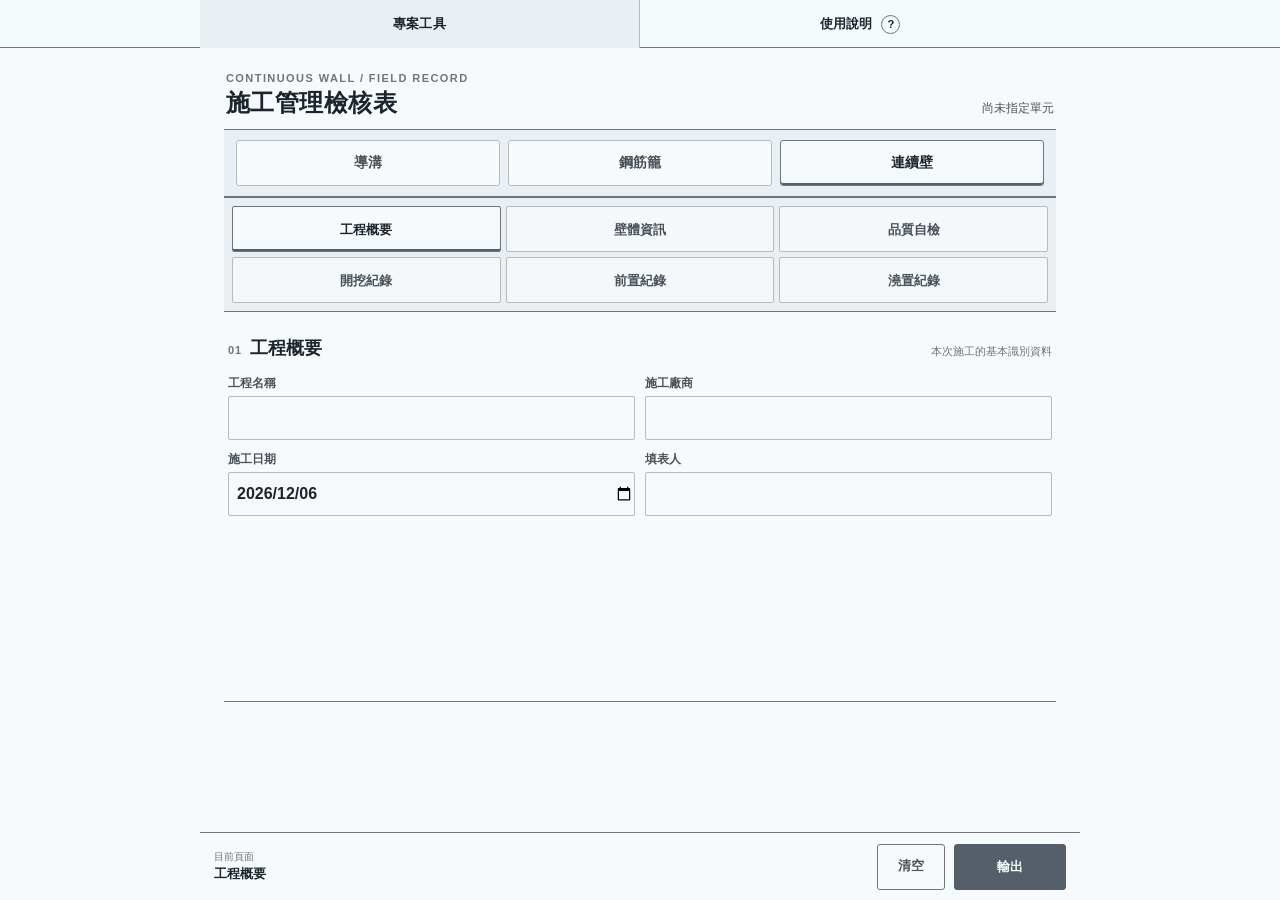
==== commit c6f83268: "Add tool index and custom 404 page" ====
--- a/checklists.html
+++ b/checklists.html
@@ -3,11 +3,12 @@
   <head>
     <meta charset="UTF-8" />
     <meta name="viewport" content="width=device-width, initial-scale=1" />
-    <meta http-equiv="refresh" content="0; url=./" />
-    <title>Project Portal</title>
+    <meta name="referrer" content="no-referrer" />
+    <meta http-equiv="Content-Security-Policy" content="default-src 'self'; base-uri 'self'; form-action 'self'; object-src 'none'; script-src 'self'" />
+    <meta http-equiv="refresh" content="0; url=./continuous-wall.html" />
+    <title>連續壁施工紀錄｜Project Portal</title>
   </head>
   <body>
-    <p><a href="./">開啟整合式施工紀錄工具</a></p>
-    <script>location.replace("./");</script>
+    <p><a href="./continuous-wall.html">開啟整合式施工紀錄工具</a></p>
   </body>
 </html>
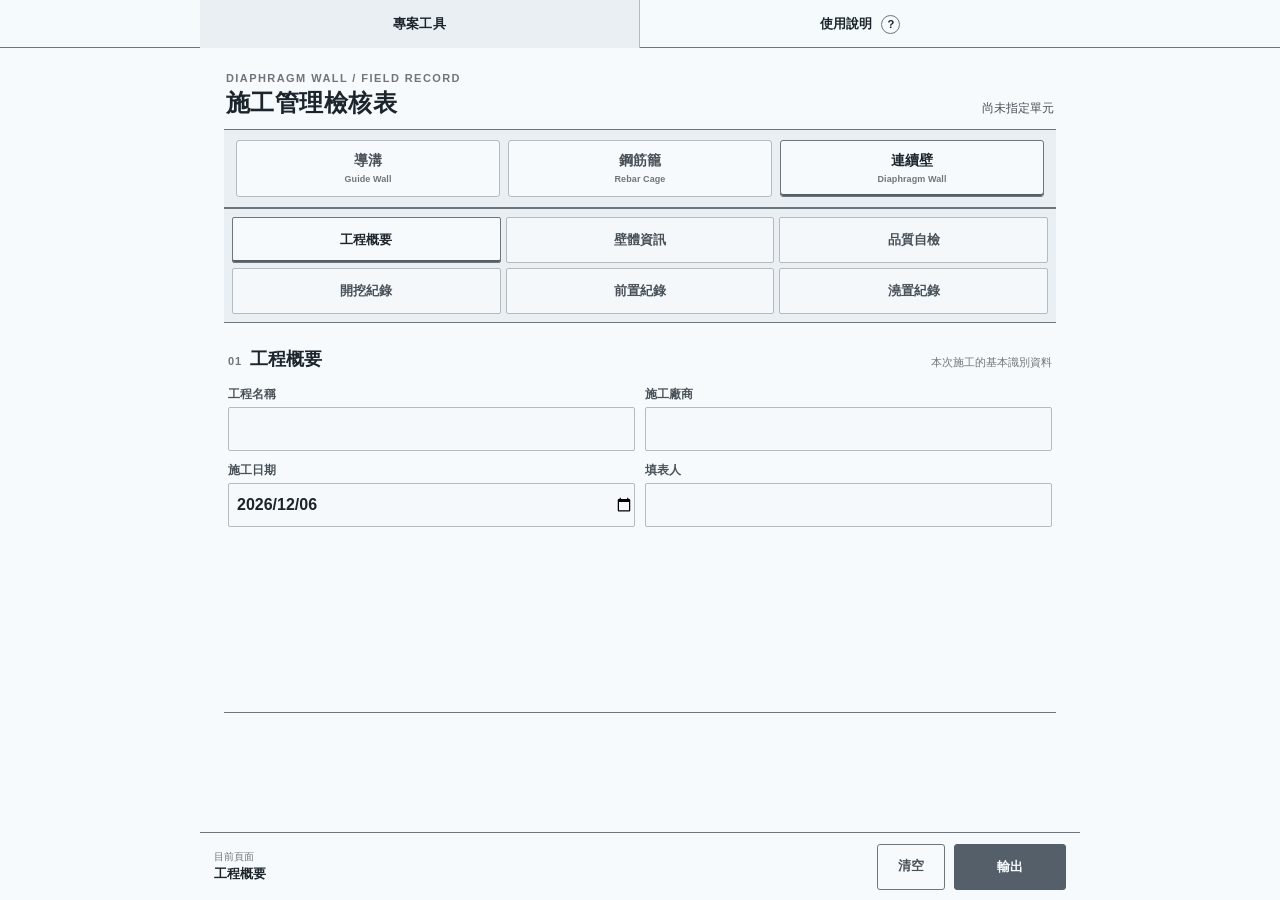
==== commit b643e418: "Use canonical English names for field tools" ====
--- a/checklists.html
+++ b/checklists.html
@@ -5,10 +5,10 @@
     <meta name="viewport" content="width=device-width, initial-scale=1" />
     <meta name="referrer" content="no-referrer" />
     <meta http-equiv="Content-Security-Policy" content="default-src 'self'; base-uri 'self'; form-action 'self'; object-src 'none'; script-src 'self'" />
-    <meta http-equiv="refresh" content="0; url=./continuous-wall.html" />
+    <meta http-equiv="refresh" content="0; url=./diaphragm-wall.html" />
     <title>連續壁施工紀錄｜Project Portal</title>
   </head>
   <body>
-    <p><a href="./continuous-wall.html">開啟整合式施工紀錄工具</a></p>
+    <p><a href="./diaphragm-wall.html">開啟整合式施工紀錄工具</a></p>
   </body>
 </html>
